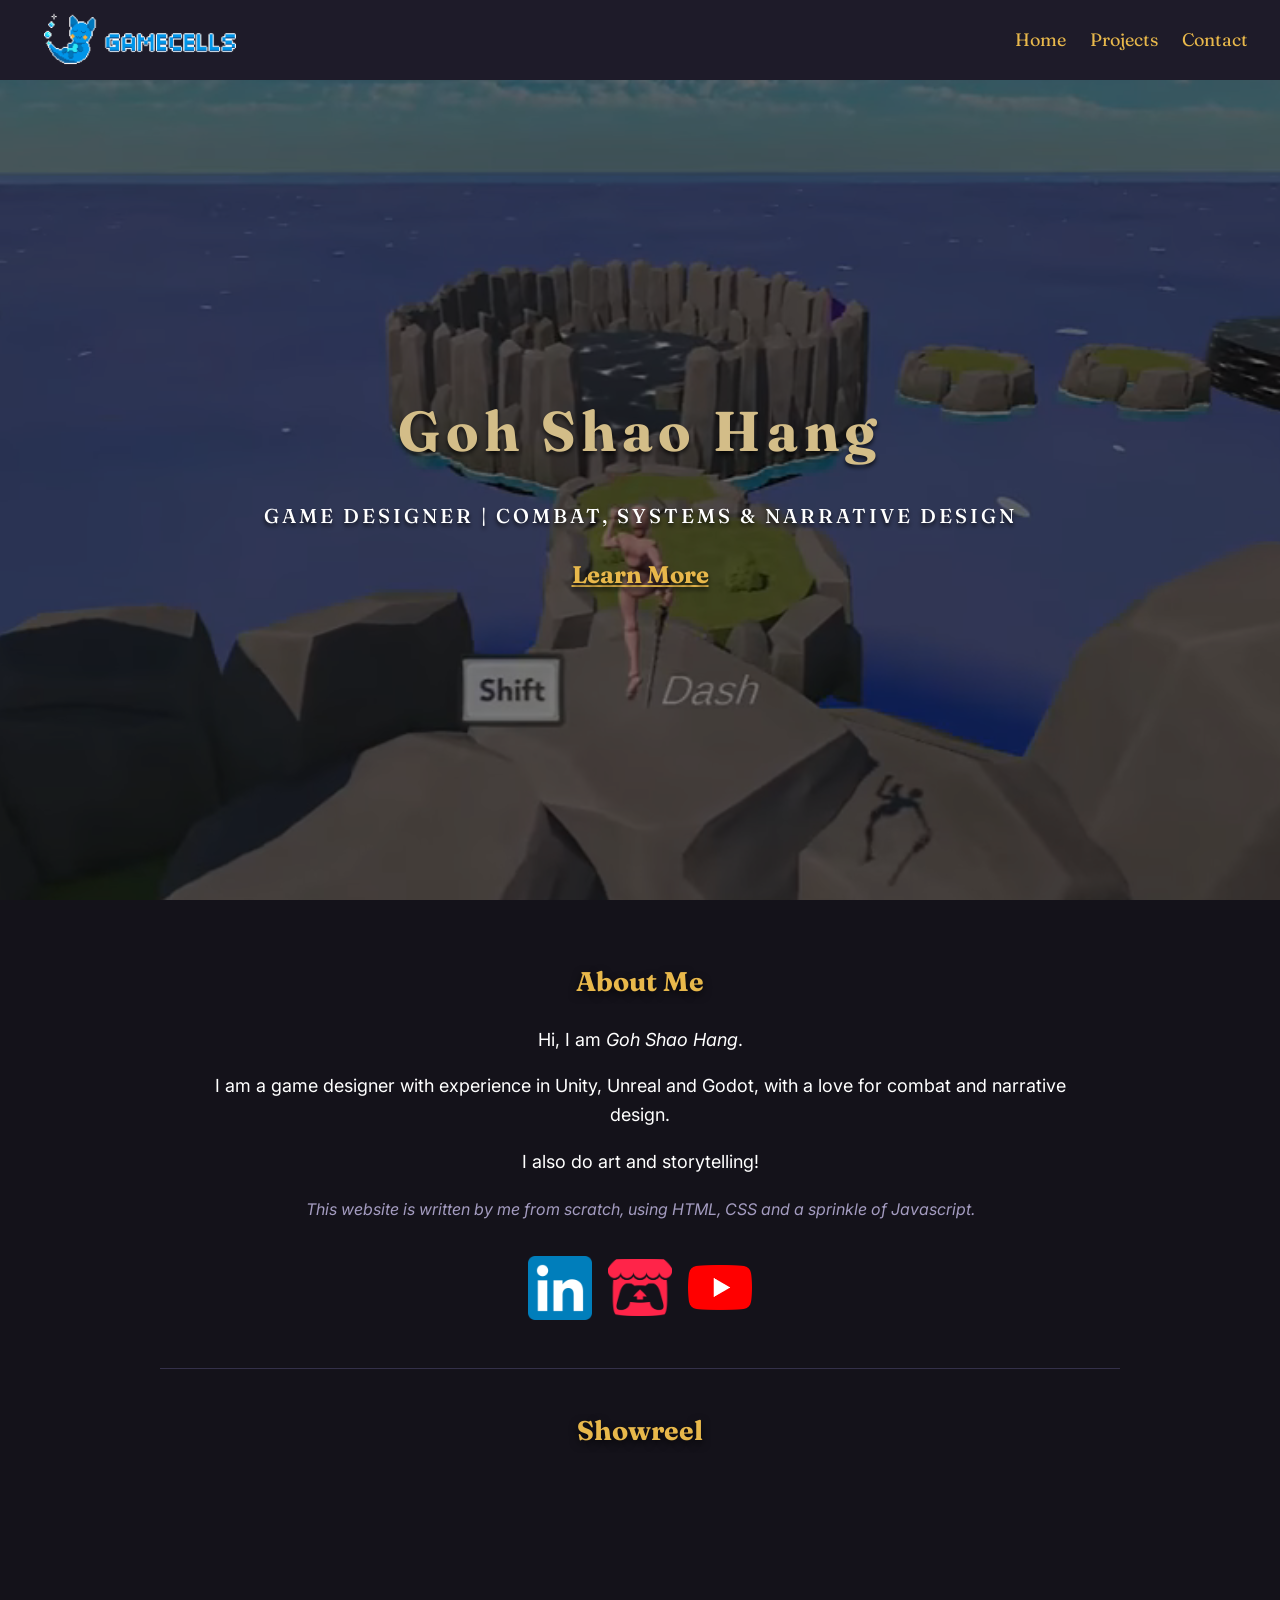
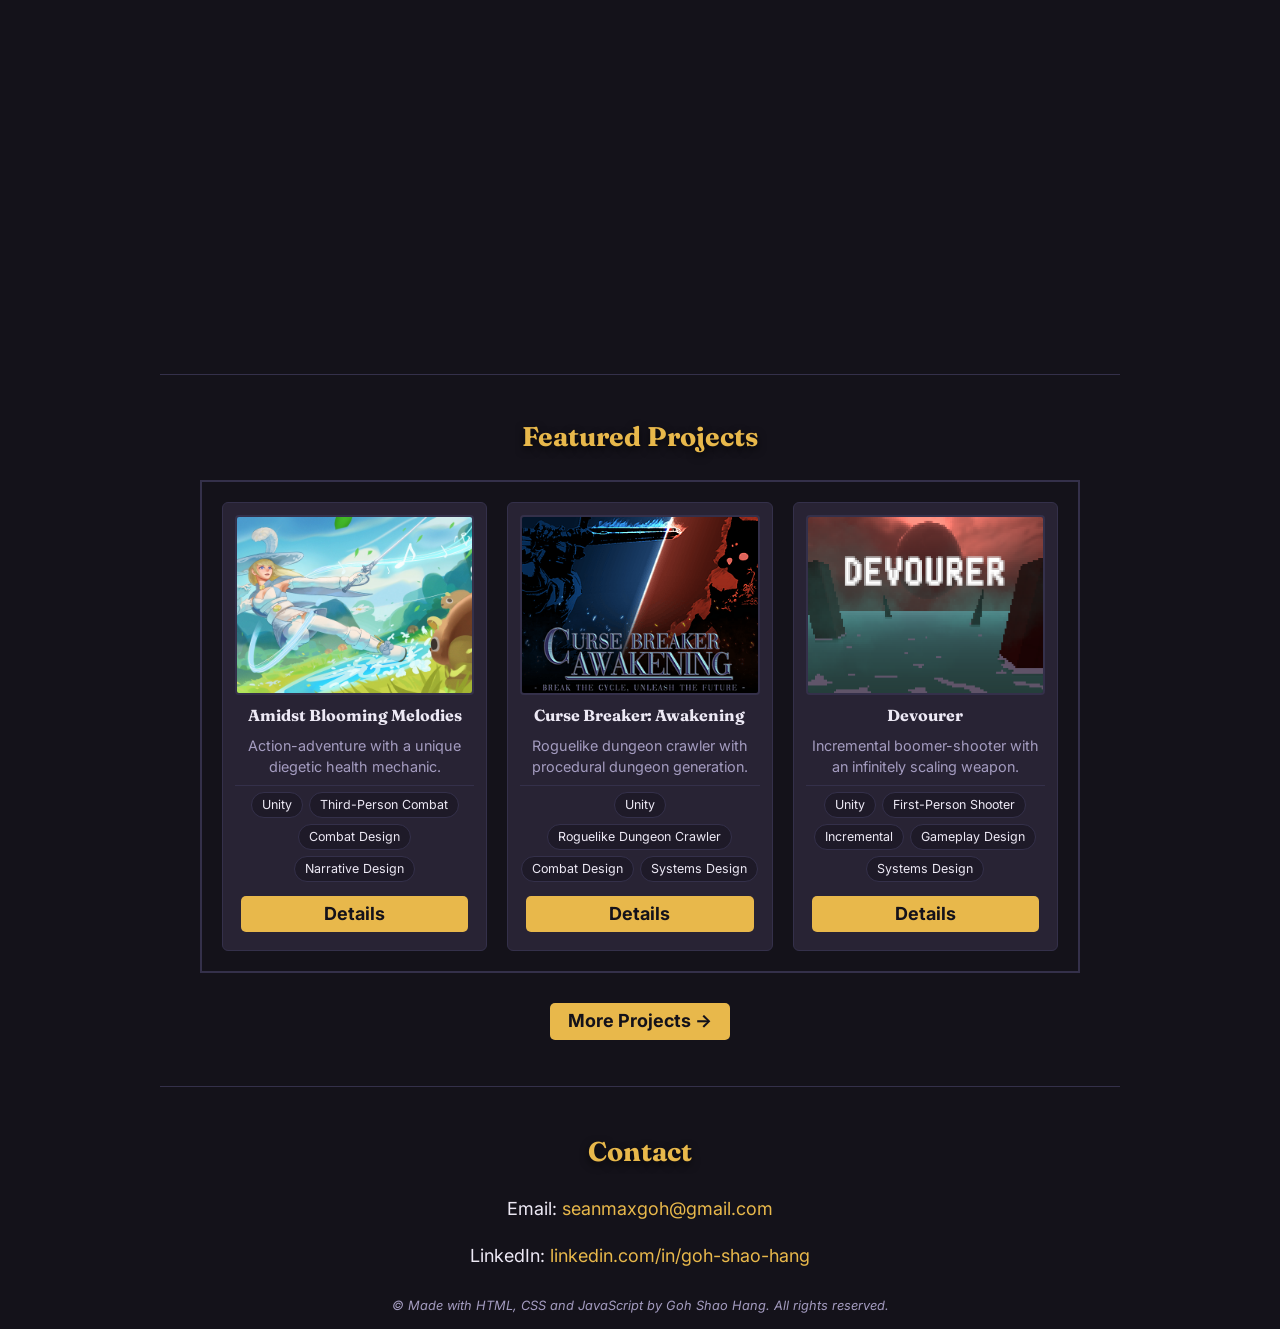
==== index.html @ 84b77ede "more-projects page" ====
<!doctype html>
<html lang="en">
  <head>
    <meta charset="UTF-8" />
    <meta name="viewport" content="width=device-width, initial-scale=1.0" />
    <meta property="og:title" content="Goh Shao Hang | Game Designer" />
    <meta
      property="og:description"
      content="Combat, systems and narrative designer — Unity, C#, and 3D art. Portfolio of boss-fight systems and original narrative work."
    />
    <meta
      property="og:image"
      content="https://goh-shao-hang.github.io/images/og-preview.png"
    />
    <meta property="og:url" content="https://goh-shao-hang.github.io/" />
    <title>Goh Shao Hang | Game Designer</title>
    <link rel="icon" type="image/png" href="favicon.png" />

    <link rel="preconnect" href="https://fonts.googleapis.com" />
    <link rel="preconnect" href="https://fonts.gstatic.com" crossorigin />
    <link
      href="https://fonts.googleapis.com/css2?family=Fraunces:ital,opsz,wght@0,9..144,100..900;1,9..144,100..900&family=Inter:ital,opsz,wght@0,14..32,100..900;1,14..32,100..900&display=swap"
      rel="stylesheet"
    />
    <link rel="stylesheet" href="style.css" />
  </head>
  <body>
    <header>
      <a href="#"
        ><img
          class="logo"
          src="images/GamecellsBannerAnimatedTrimmed.gif"
          alt="Banner Image of Gamecells"
        />
      </a>

      <button class="menu-toggle" aria-label="Toggle menu">☰</button>

      <nav>
        <a href="#">Home</a>
        <a href="#projects">Projects</a>
        <a href="#contact">Contact</a>
      </nav>
    </header>
    <div class="above-fold">
      <div class="hero">
        <video
          class="hero-video"
          poster="images/hero-poster.png"
          autoplay
          muted
          loop
          playsinline
          disablePictureInPicture
        >
          <source src="videos/hero-video.webm" type="video/webm" />
          <source src="videos/hero-video.mp4" type="video/mp4" />
        </video>
        <div class="hero-overlay"></div>
        <div class="hero-text">
          <h1>Goh Shao Hang</h1>
          <p>Game Designer | Combat, Systems & Narrative Design</p>
          <a href="#about">Learn More</a>
        </div>
      </div>
    </div>

    <main>
      <section id="about">
        <h2>About Me</h2>
        <div>
          <p class="about">Hi, I am <em>Goh Shao Hang</em>.</p>
          <p class="about">
            I am a game designer with experience in Unity, Unreal and Godot,
            with a love for combat and narrative design.
          </p>
          <p class="about">I also do art and storytelling!</p>
          <p class="about">
            <span
              style="font-size: 1rem; font-style: italic; color: var(--muted)"
              >This website is written by me from scratch, using HTML, CSS and a
              sprinkle of Javascript.</span
            >
          </p>
        </div>
        <div class="links">
          <a
            href="https://www.linkedin.com/in/goh-shao-hang"
            target="_blank"
            rel="noopener noreferrer"
          >
            <img
              class="link-icon"
              src="images/linkedin-icon.webp"
              alt="Link to LinkedIn Page"
              loading="lazy"
            />
          </a>
          <a
            href="https://gamecells.itch.io/"
            target="_blank"
            rel="noopener noreferrer"
          >
            <img
              class="link-icon"
              src="images/itchio-icon.png"
              alt="Link to Itch.io Page"
              loading="lazy"
            />
          </a>
          <a
            href="https://www.youtube.com/@gamecells"
            target="_blank"
            rel="noopener noreferrer"
          >
            <img
              class="link-icon"
              src="images/youtube-icon.png"
              alt="Link to YouTube Channel"
              loading="lazy"
            />
          </a>
        </div>
      </section>
      <section>
        <h2>Showreel</h2>
        <iframe
          src="https://www.youtube.com/embed/Xxw1NPWMXco?si=EouvXhj8TsORYzJm"
          title="Gamecells Showreel"
          allow="
            accelerometer;
            autoplay;
            clipboard-write;
            encrypted-media;
            gyroscope;
            picture-in-picture;
            web-share;
          "
          referrerpolicy="strict-origin-when-cross-origin"
          allowfullscreen
        ></iframe>
        <!-- <video src="videos/showreel.mp4" controls playsinline></video> -->
      </section>
      <section id="projects">
        <h2>Featured Projects</h2>
        <div class="project-grid">
          <div class="project-card">
            <a href="projects/amidst-blooming-melodies.html">
              <img
                class="thumbnail"
                src="images/amidst-blooming-melodies-thumb.jpg"
                alt="Thumbnail of Amidst Blooming Melodies"
                loading="lazy"
              />
            </a>
            <h3>Amidst Blooming Melodies</h3>
            <p class="card-description">
              Action-adventure with a unique diegetic health mechanic.
            </p>
            <ul class="tag-list">
              <li>Unity</li>
              <li>Third-Person Combat</li>
              <li>Combat Design</li>
              <li>Narrative Design</li>
            </ul>
            <a
              class="btn-details"
              href="projects/amidst-blooming-melodies.html"
            >
              Details
            </a>
          </div>
          <div class="project-card">
            <a href="projects/curse-breaker-awakening.html">
              <img
                class="thumbnail"
                src="images/curse-breaker-awakening-thumb.png"
                alt="Thumbnail of Curse Breaker: Awakening"
                loading="lazy"
              />
            </a>
            <h3>Curse Breaker: Awakening</h3>
            <p class="card-description">
              Roguelike dungeon crawler with procedural dungeon generation.
            </p>
            <ul class="tag-list">
              <li>Unity</li>
              <li>Roguelike Dungeon Crawler</li>
              <li>Combat Design</li>
              <li>Systems Design</li>
            </ul>
            <a class="btn-details" href="projects/curse-breaker-awakening.html">
              Details
            </a>
          </div>
          <div class="project-card">
            <a href="projects/devourer.html">
              <img
                class="thumbnail"
                src="images/devourer-thumb.png"
                alt="Thumbnail of Devourer"
                loading="lazy"
              />
            </a>
            <h3>Devourer</h3>
            <p class="card-description">
              Incremental boomer-shooter with an infinitely scaling weapon.
            </p>
            <ul class="tag-list">
              <li>Unity</li>
              <li>First-Person Shooter</li>
              <li>Incremental</li>
              <li>Gameplay Design</li>
              <li>Systems Design</li>
            </ul>
            <a class="btn-details" href="projects/devourer.html"> Details </a>
          </div>
        </div>
        <div class="link-buttons">
          <a class="btn-link" href="more-projects.html">More Projects &rarr;</a>
        </div>
      </section>
    </main>
    <footer id="contact">
      <h2>Contact</h2>
      <p>
        Email: <a href="mailto:seanmaxgoh@gmail.com">seanmaxgoh@gmail.com</a>
      </p>
      <p>
        LinkedIn:
        <a
          href="https://www.linkedin.com/in/goh-shao-hang"
          target="_blank"
          rel="noopener noreferrer"
          >linkedin.com/in/goh-shao-hang</a
        >
      </p>
      <p id="copyright">
        &copy; Made with HTML, CSS and JavaScript by Goh Shao Hang. All rights
        reserved.
      </p>
    </footer>

    <script src="scripts/hamburger.js"></script>
    <script src="scripts/motion.js"></script>
  </body>
</html>
---- style.css ----
*, *::before, *::after {
  box-sizing: border-box;
}

:root{
    --gold: #e8b84b;
    --bg-dark: #14121a;
    --bg-card: #1e1a28;
    --border-color: #34304a;
    --muted: #a49cc0;
}

html{
    scroll-padding-top: 80px;
}

main {
  max-width: 1000px;
  margin: 0 auto;
  padding: 20px;
}

.breadcrumb{
    text-align: left;
    font-size: 0.9rem;
}

.breadcrumb a{
    color: var(--muted);
    padding: 8px 0px;
}

.breadcrumb a:hover{
    color: var(--gold);
}

.menu-toggle {
  display: none;
  background: none;
  color: var(--gold);
  font-size: 1.8rem;
  cursor: pointer;
}

nav {
    display: flex;
    gap: 24px;
    justify-content: flex-end;
    align-items: center;
}

nav a{
    font-family: "Fraunces", Arial, Helvetica, sans-serif;
}

header{
    position: sticky;
    top: 0;
    z-index: 100;
    background-color: #1e1b29;
    display: flex;
    align-items: center;
    justify-content: space-between;
    padding: 0px 32px;
    flex-shrink: 0;
}

.logo{  
    height: 80px;
    padding: 12px;
    width: auto;
    display: block;
}

.above-fold{
    display: flex;
    flex-direction: column;
    height: calc(100vh - 80px);
    height: calc(100dvh - 80px);
    /*
    height: 100vh;
    height: 100dvh; /* mobile-safe override, from before 
    */
}

.hero{
    flex: 1;
    min-height: 0;
    position: relative;
    height: auto;
    overflow: hidden;
}

.hero-video{
    position: absolute;
    inset: 0; /* shorthand for top:0; right:0; bottom:0; left:0; */
    width: 100%;
    height: 100%;
    object-fit: cover;
    z-index: 0; /* so video shows behind text */
}

.hero-overlay{
    position: absolute;
    inset: 0; /* shorthand for top:0; right:0; bottom:0; left:0; */
    width: 100%;
    height: 100%;
    background: rgba(0, 0, 0, 0.5);
    z-index: 1;
}


.thumbnail{
    width: 100%;
    aspect-ratio: 4/3;
    object-fit: cover;
    display: block;
    border-radius: 4px;
    border: 2px solid #34304a;
}

.hero-text{
    font-weight: bold;
    position: absolute;
    inset: 0;
    z-index: 2;
    display: flex;
    flex-direction: column;
    justify-content: center;
    align-items: center;
    color: white;
    gap: 24px;
}

.hero-text h1{
    font-family: "Fraunces", serif;
    font-size: 3.5rem;
    font-weight: 700;
    letter-spacing: 0.1em;
}

.hero-text p{
    font-family: "Fraunces", serif;
  font-weight: 500;
  letter-spacing: 0.15em;
  text-transform: uppercase;
  font-size: 1.25rem;
}

.hero-text a{
    font-family: "Fraunces", Arial, Helvetica, sans-serif;
    font-size: 1.5rem;
    text-decoration: underline;
}

.hero-text h1, .hero-text p, .hero-text a{
    margin: 0;
    text-shadow: 0 3px 4px rgba(0,0,0,0.7);
}


.project-grid {
    display: grid;
    grid-template-columns: repeat(3, 1fr);
    gap: 20px;
    background-color: var(--bg-dark);
    padding: 20px;
    border: 2px solid var(--border-color);
    justify-content: center;
}

.project-grid + .link-buttons{
    margin-top: 24px;
}

.project-card {
    background-color: #282334;
    border: 1px solid var(--border-color);
    border-radius: 6px;
    padding: 12px;
    display: flex;
    flex-direction: column;
    gap: 8px;
    transition: transform 0.3s ease;
}

.project-card:hover{
    transform: translateY(-3px);
}

.project-card h3{
    font-size: 1rem;
    margin: 0px;
}

.project-card p{
    color: var(--muted);
}

.card-description{
    flex-grow: 1;
    margin: 0;
    font-size: 0.9rem;
    line-height: 1.4;
}

.project-list {
    display: flex;
    flex-direction: column;
    gap: 16px;
}

.project-row{
    display: flex;
    align-items: center;
    gap: 24px;
    background-color: #282334;
    border: 1px solid var(--border-color);
    border-radius: 6px;
    padding: 12px;
    --thumb-w: 240px;
    --thumb-h: 240px;
}

.project-row.tall
{
    --thumb-h: 360px;
}

.project-row > a{
    flex: 0 0 var(--thumb-w);
}

.row-thumb{
    display: block;
    width: 100%;
    max-height: var(--thumb-h);
    object-fit: contain;
    border-radius: 4px;
}

.row-text{
    flex: 1;
    text-align: left;
}

.row-text h3{
    margin: 0 0 4px;
}

.row-meta{
    margin: 0 0 8px;
    font-size: 0.85rem;
    color: var(--muted);
}

.row-description{
    margin: 0 0 12px;
}

.row-text .tag-list{
    justify-content: flex-start;
    border-top: none;
    padding-top: 0;
    height: auto;
}

.row-text .btn-link{
    margin: 12px 0 0;
}

.btn-details, .btn-link{
    display: inline-block;
    background-color: var(--gold);
    color: #14121a;
    font-weight: bold;
    padding: 4px 18px;
    margin: 6px;
    border-radius: 5px;
    transition: background-color 0.3s ease;
    /*transition: transform 0.15s ease, background-color 0.15s ease;*/
}

.link-buttons{
    display: flex;
    justify-content: center;
    flex-wrap: wrap;
}

.btn-details:hover, .btn-link:hover{
    background-color: #f2c766;
    text-decoration: none;
    /*transform: translateY(-3px);*/
}

.project-detail-box {
    width: 100%;
    flex: 1;
    background-color: var(--bg-card);
    border: 1px solid var(--border-color);
    border-radius: 6px;
    padding: 12px;
    display: flex;
    flex-direction: column;
    justify-content: flex-start ;
}

.project-detail-box ul, .tag-list {
    list-style: none;
    margin: 0;
    padding: 0;
    display: flex;
    flex-wrap: wrap;
    justify-content: center;
    align-items: start;
    gap: 10px;
}

.project-detail-box ul{
    margin-top: 12px;
}


.project-detail-box li, .tag-list li {
    background-color: var(--bg-card);
    border: 1px solid var(--border-color);
    padding: 6px 16px;
    border-radius: 20px;
    font-size: 0.9rem;
    transition: transform 0.15s ease;
}

.project-detail-box li:hover, .tag-list li:hover{
    transform: scale(1.05);
}

.tag-list{
    gap: 6px;
    border-top: 1px solid var(--border-color);
    padding-top: 6px;
    height: 100%;
    display:flex;
    align-content: start;
}

.tag-list li{
    padding: 2px 10px;
    font-size: 0.78rem;
}

.project-header{
    border-bottom: 1px solid var(--border-color);
    padding-bottom: 24px;
}

.project-title {
    margin: 0;
}

.project-description {
    text-align: left;
}

.project-detail-box h3 {
    margin: 0;
}

.tools-and-roles{
    display: flex;
    flex-direction: row;
    gap: 4px;
    justify-content: space-between;
}


img{
    max-width: 100%;
    height: auto;
}

iframe{
    width : 100%;
    max-width: 800px;
    aspect-ratio: 16/9;
    height: auto;
    border: 0;
}

video{
    max-width: 100%;
    height: auto;
}



body {
    margin: 0;
  background-color: #14121a;
  color: #ede9f5;

  font-family: "Inter", Arial, Helvetica, sans-serif;
  line-height: 1.6;
  font-size: 18px;
  text-align: center;
}

section{
    padding: 40px;
    border-bottom: 1px solid #34304a;
}

section h2{
    margin-top: 0;
}

h1, h2, h3{
    font-family: "Fraunces", serif;
}

body h2{
    text-shadow: 0 3px 8px rgba(0,0,0,0.7);
}

h1{
    color:#d3bd88;
}

h2 {
  color: var(--gold);
}

.about {
  color: white;
}

/*#about{
    color:blueviolet;
}*/

.links{
    margin-top: 32px;
    width: 100%;
    display: flex;
    flex-direction: row;
    justify-content: center;
    align-items:center;
    gap:16px;
}

.link-icon{
    width: 64px;
    height: 64px;
    object-fit: contain;
    transition: transform 0.15s ease;
}

.link-icon:hover{
    transform: translateY(-3px);
}

#copyright{
    color: var(--muted);
    font-size: 0.8rem;
    margin-top: 25px;
    font-style: italic;
}

a {
    color: var(--gold);
    text-decoration: none; /*removes underline*/ 
    display: inline-block;
}



a:hover {
    text-decoration: underline; /*adds underline on hover*/
}

.pairs{
    display: flex;
    flex-direction: column;
    gap: 48px;
}

.pair{
    display: flex;
    align-items: center;
    gap: 36px;
}

.pair:nth-child(even){
    flex-direction: row-reverse;
}

.pair-media{
    flex: 0 0 45%;
    min-width: 0;
    display: flex;
    flex-direction: column;
    gap: 12px;
}

.pair-media iframe.vertical{
    aspect-ratio: 9/16;
    max-width: 360px;
    align-self: center;
}

figure{
    margin: 0;
}

figcaption{
    margin-top: 6px;
    font-size: 0.85rem;
    color: var(--muted);
    text-align: left;
}

.pair-media img, .pair-media video{
    display: block;
    width: 100%;
    border: 1px solid var(--border-color);
    border-radius: 6px;
}

.pair-text{
    flex: 1;
    text-align: left;
}

.pair-text h3{ margin: 0 0 8px; }

.pair-text h4{ 
    margin: 8px 0 2px;
}

.pair-text ul li{
    margin-bottom: 12px;
}

.pair-text p { margin: 0; }

.pair-text p + p{
    margin-top: 12px;
}

.pair-text ul{
    margin: 0;
    padding-left: 20px;
}

.pair-text li {
    margin-bottom: 6px;
}

.gallery {
    display: grid;
    grid-template-columns: repeat(3, 1fr);
    gap: 16px;
    margin-top: 32px;
}

.gallery + .note{
    text-align: left;
}

.note a{
    color : var(--muted);
    text-decoration: underline;
}

.note a:hover{
    color: var(--gold);
}

.gallery a{
    display: block;
}

.gallery img{
    display: block;
    width: 100%;
    border: 1px solid var(--border-color);
    border-radius: 6px;
}

.note{
    margin-top: 16px;
    font-size: 0.85rem;
    color: var(--muted);
}

.highlight{
    color: var(--gold)
}


@media (max-width: 800px)
{
    .project-grid {
        grid-template-columns: 1fr;
    }

    .tools-and-roles{
        flex-direction: column;
    }

    .pair, .pair:nth-child(even) { /*need to specify the even pairs too since the one above has high specificity, preventing following to apply*/
        flex-direction: column;
        align-items: stretch; /*cancels the 45% since it would mean height in column flex*/
        gap: 16px;
    }

    .pair-media{
        flex: none;
    }

    .project-card{
        width: 100%;
        max-width: 420px;
        justify-self: center;
    }

    .project-row{
        flex-direction: column;
        align-items: stretch;
    }

    .project-row > a{
        flex: none;
    }

    .project-row {
        --thumb-h: 380px;
    }

    .project-row.tall {
        --thumb-h: 500px;
    }

    .gallery{
        grid-template-columns: 1fr;
    }
}

@media (max-width: 500px) {
    main {
        padding: 0;
    }

    .project-header{
        padding-inline: 16px;
    }

    section{
        padding: 32px 16px;
    }

    header {
        flex-wrap: wrap;
        justify-content: center;
        padding: 0px 0px;
        column-gap: 12px;
    }

    .above-fold{
        display: flex;
        flex-direction: column;
        height: calc(100vh - 60px);
        height: calc(100dvh - 60px);
    }

    .logo {
        height: 60px;
        padding: 5px;
        display: block;
    }

    .menu-toggle{
        display: block;
    }

    nav {
        display: flex;
        width: 100%;
        justify-content: center;
        align-items: center;
        gap: 16px;
        max-height: 0;
        overflow: hidden;
        transition: max-height 0.3s ease;
        background-color: var(--bg-dark);
    }

    nav.open{
        max-height: 28.8px;
    }

    .hero-text h1{
        font-size: 2rem;
    }

    .hero-text p{
        font-size: 1.25rem;
    }

    .project-grid{
        padding: 12px;
    }
}
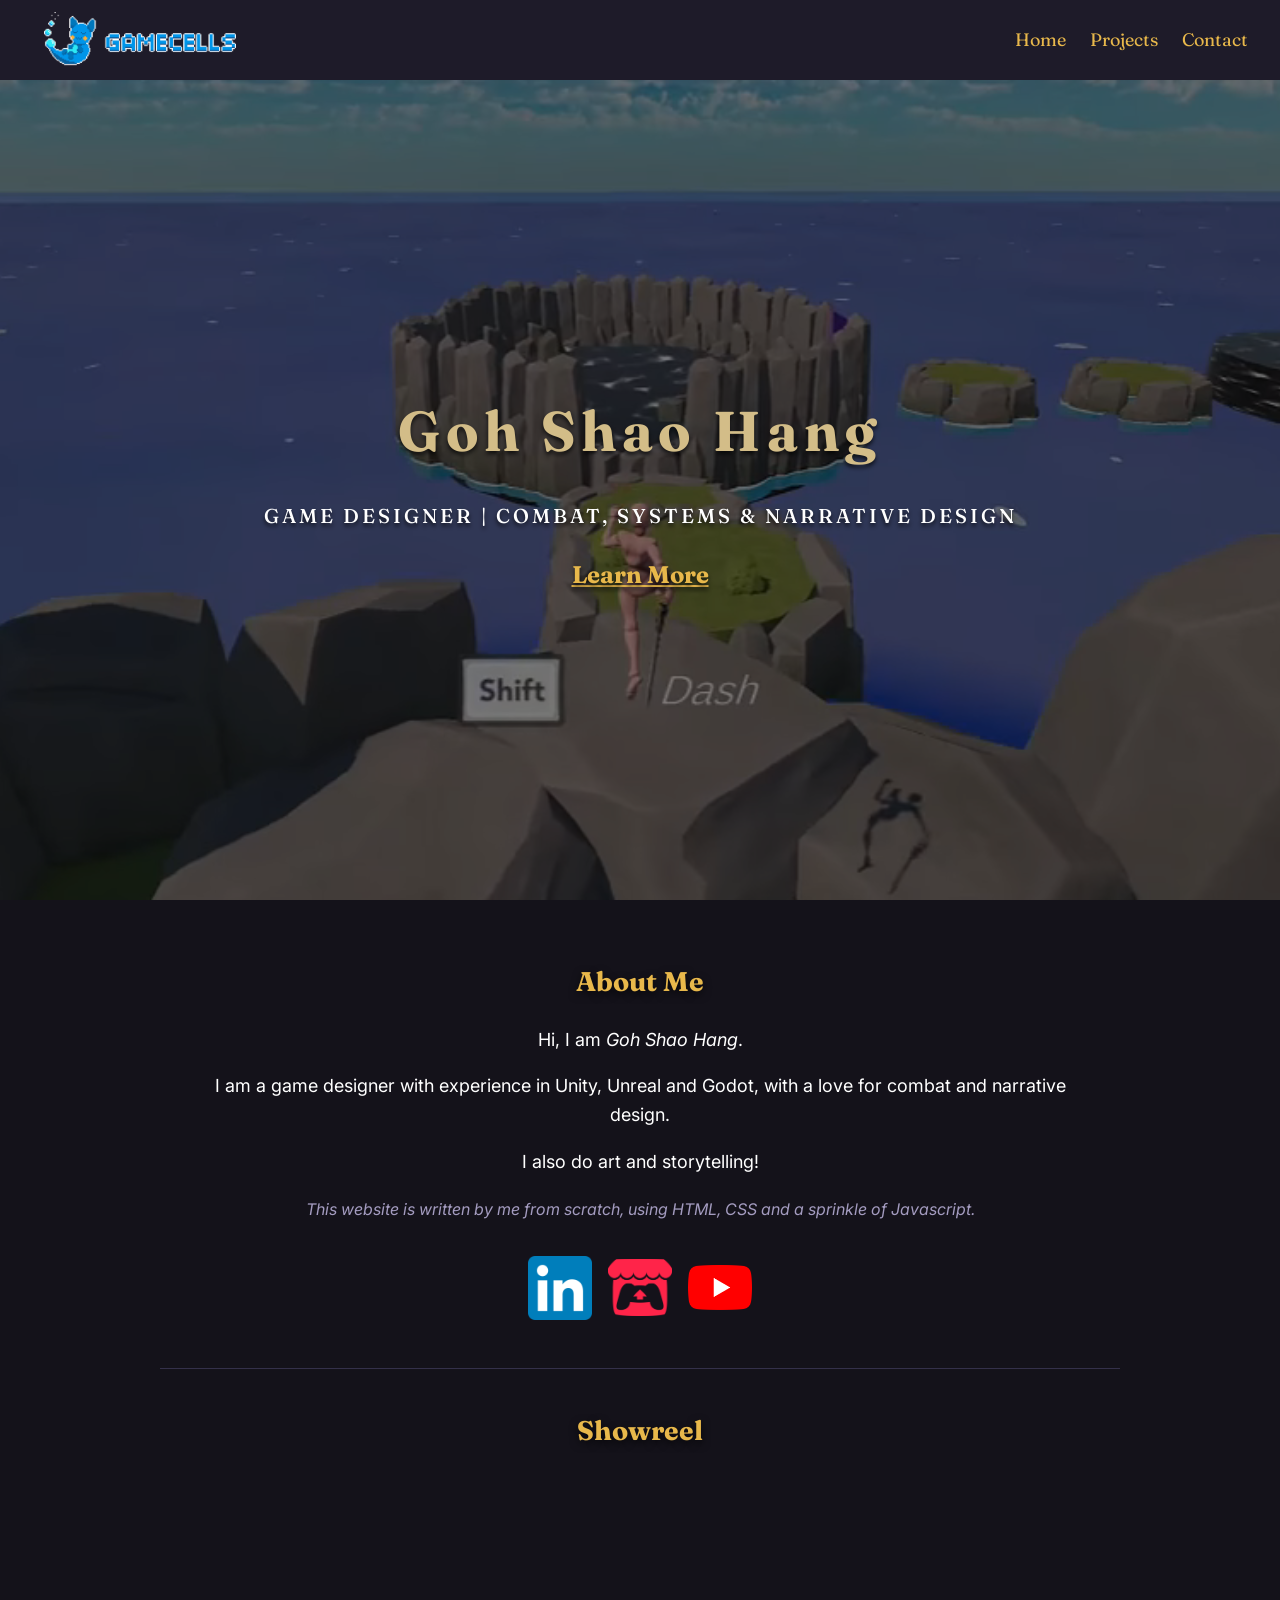
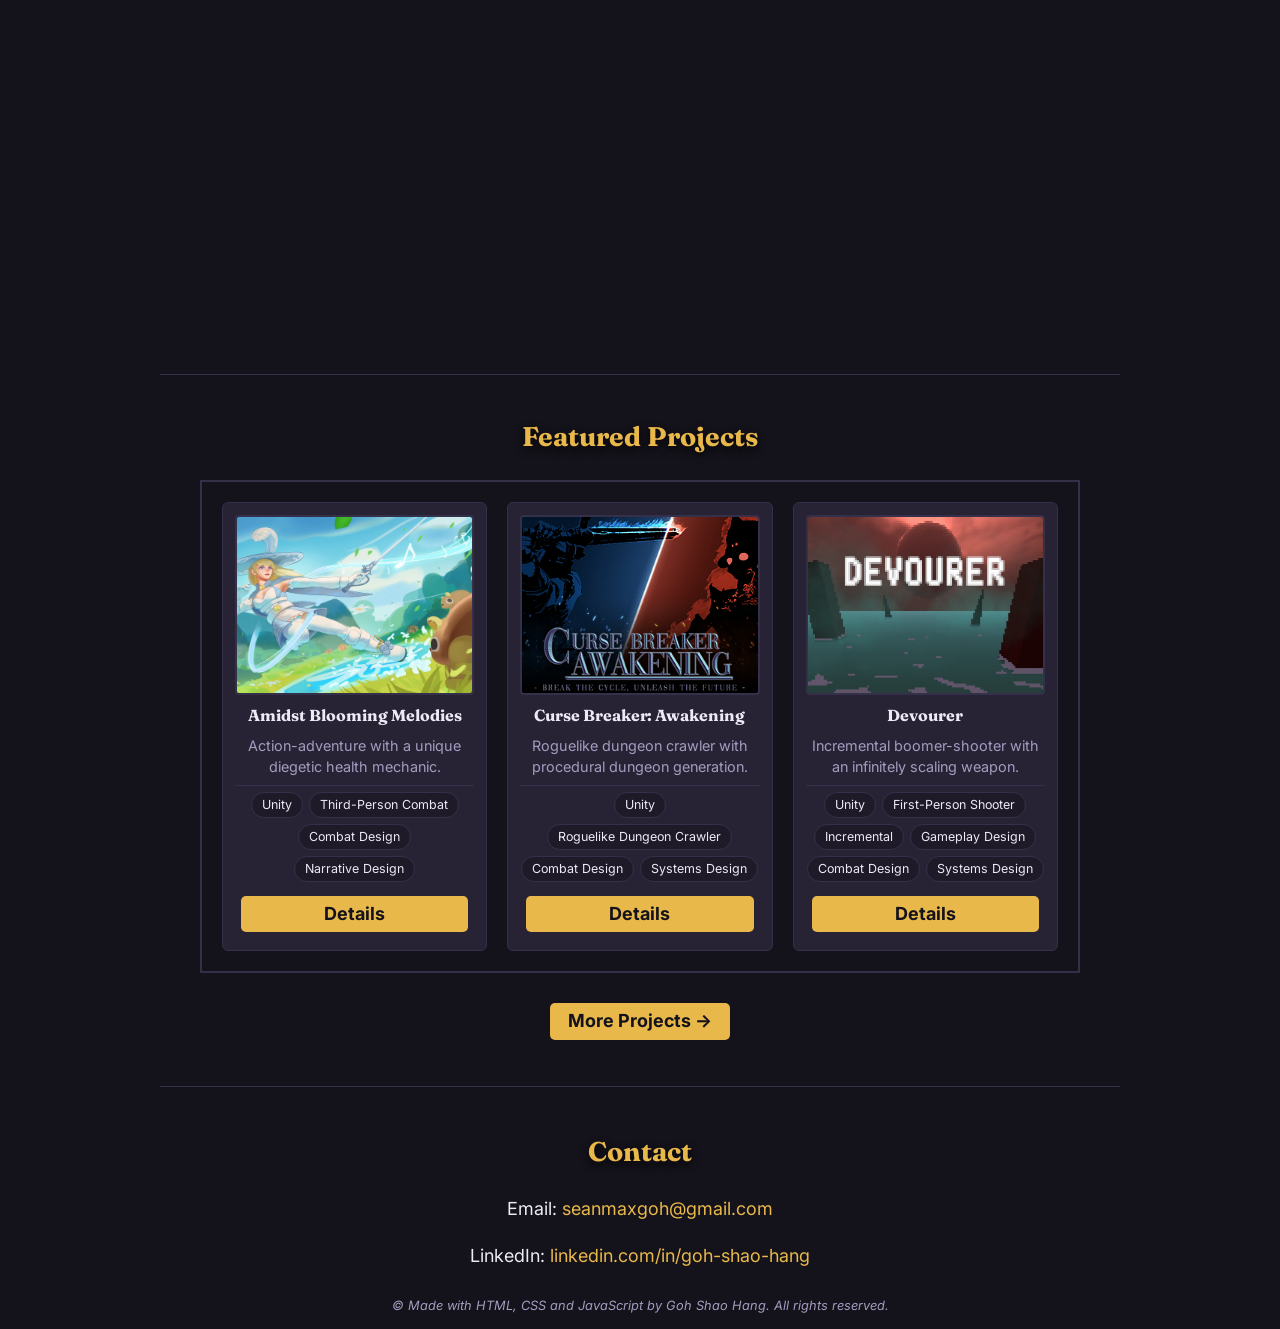
==== commit 928314c6: "polish" ====
--- a/index.html
+++ b/index.html
@@ -211,6 +211,7 @@
               <li>First-Person Shooter</li>
               <li>Incremental</li>
               <li>Gameplay Design</li>
+              <li>Combat Design</li>
               <li>Systems Design</li>
             </ul>
             <a class="btn-details" href="projects/devourer.html"> Details </a>
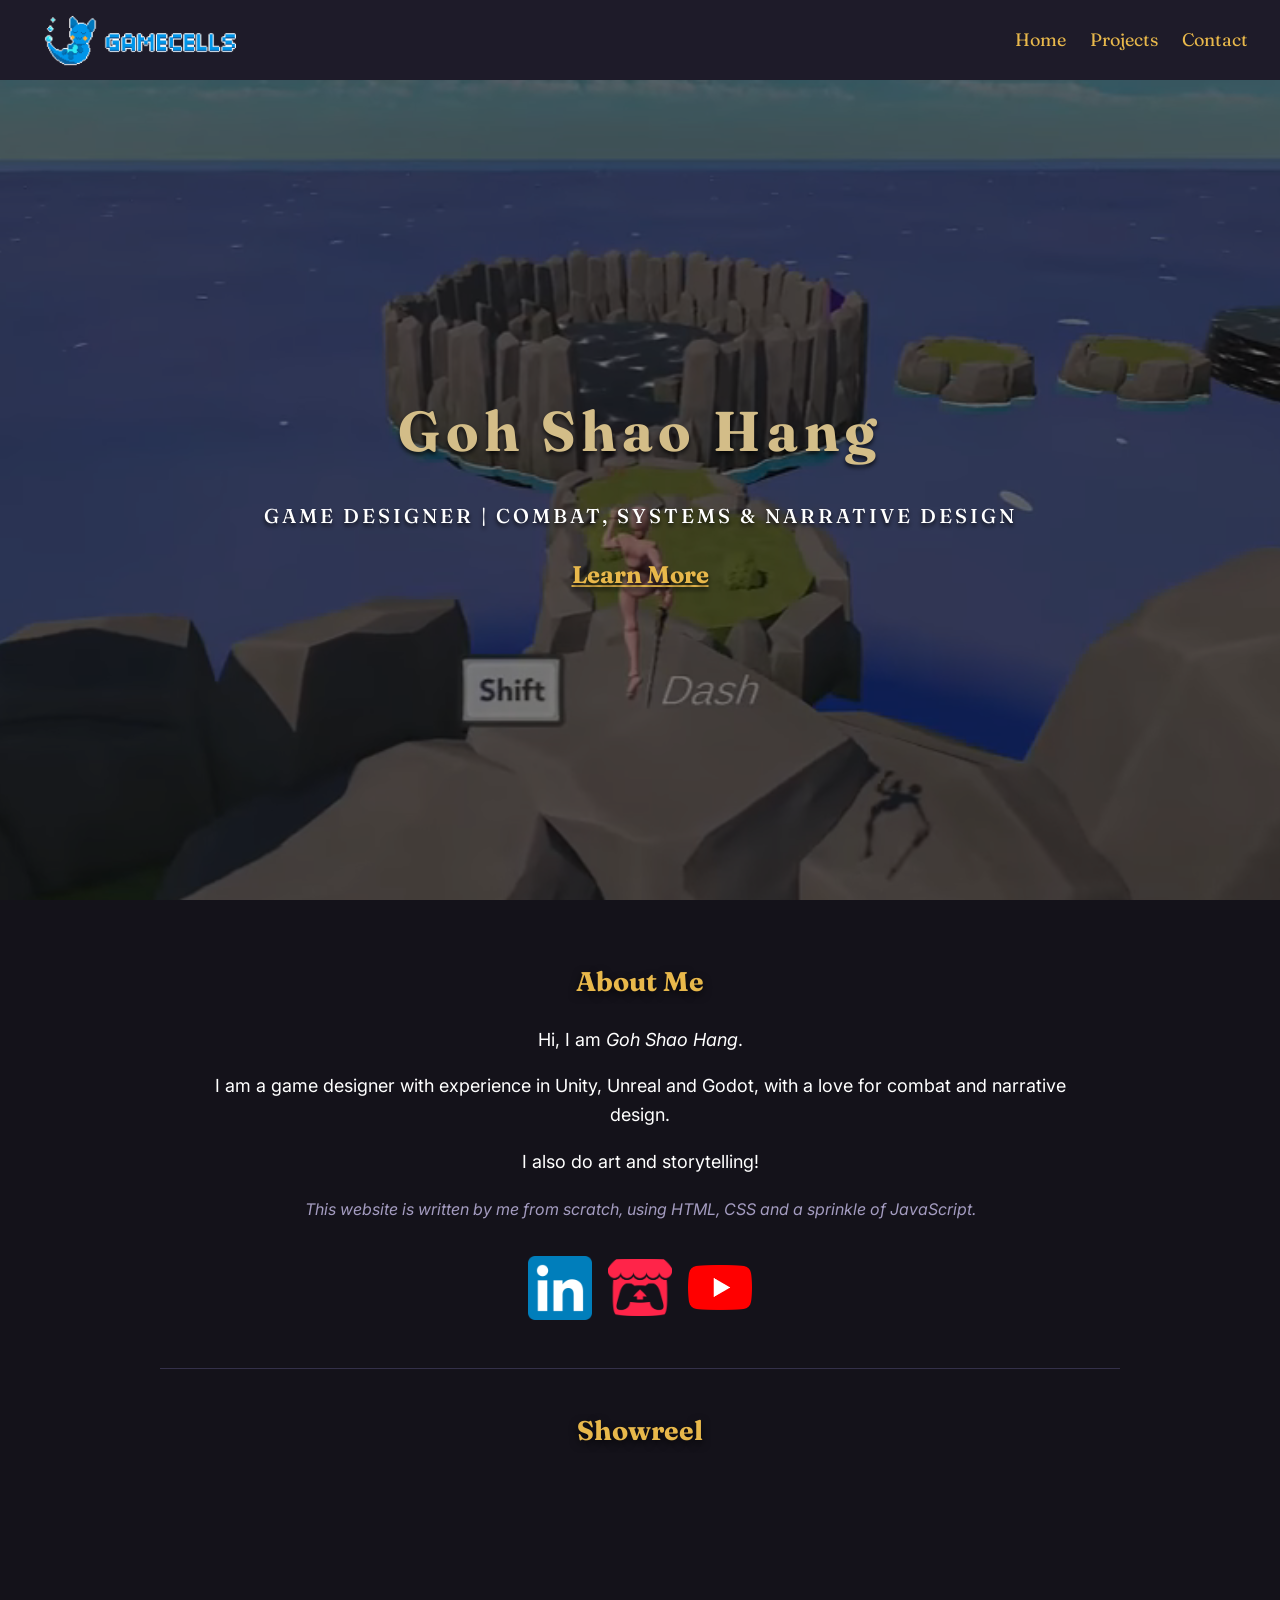
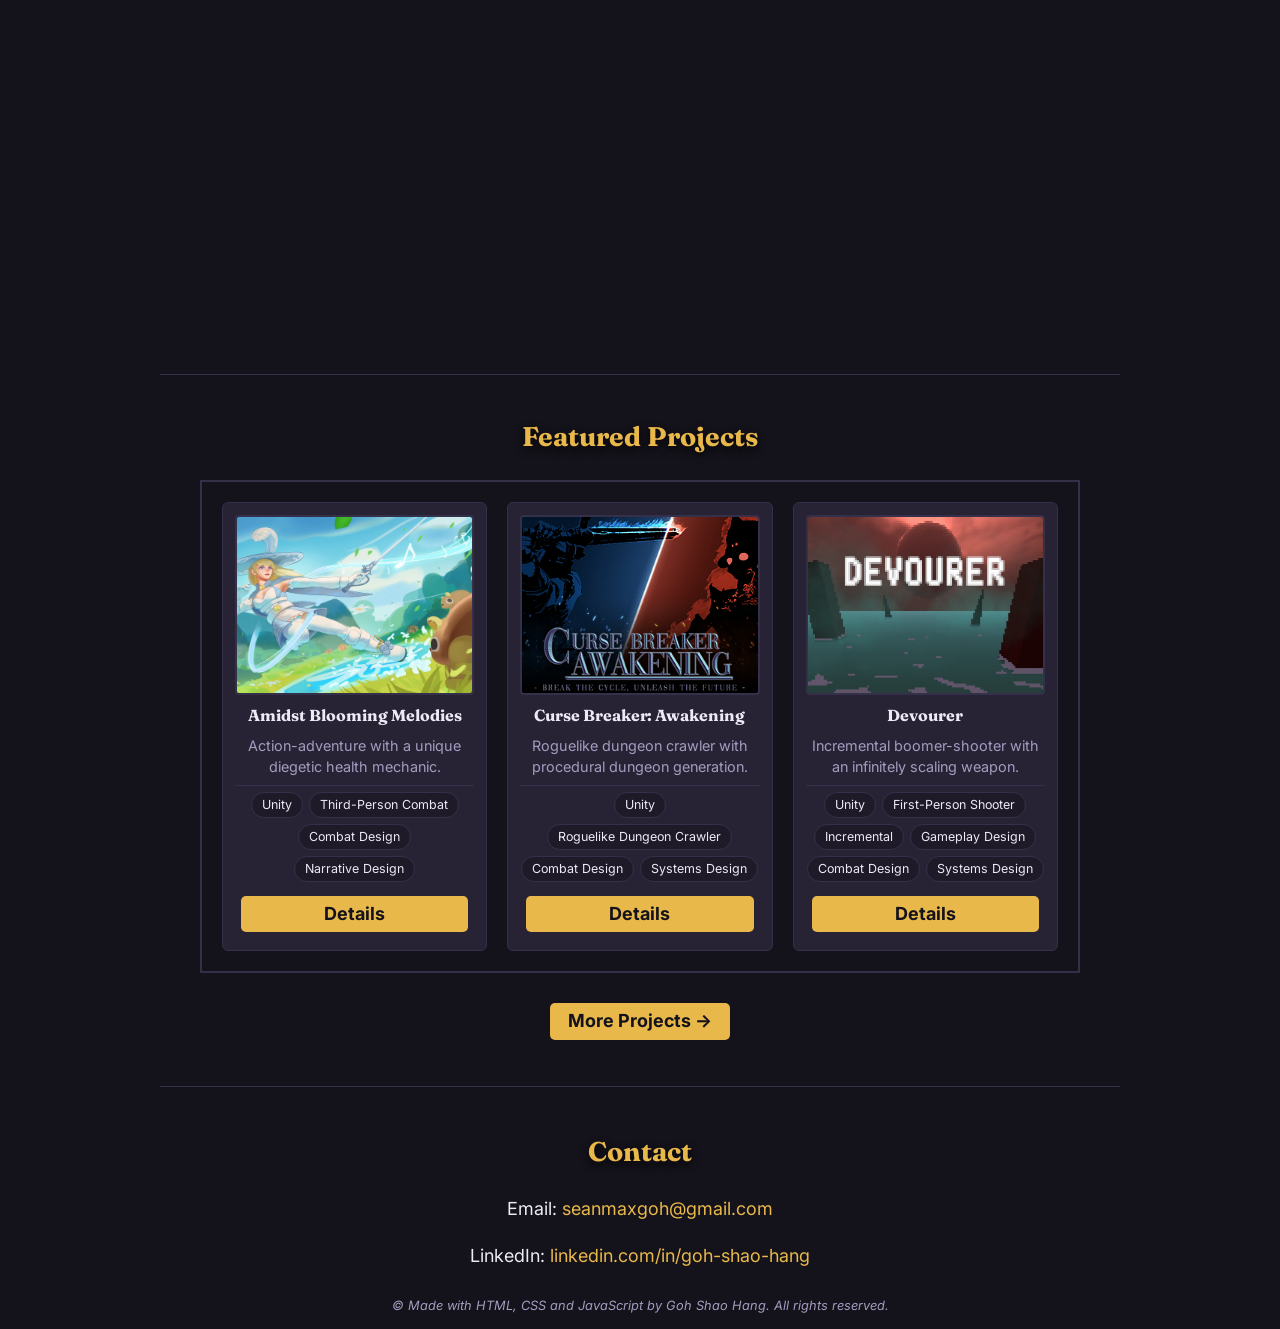
==== commit 82abd8bf: "cleanup" ====
--- a/index.html
+++ b/index.html
@@ -79,7 +79,7 @@
             <span
               style="font-size: 1rem; font-style: italic; color: var(--muted)"
               >This website is written by me from scratch, using HTML, CSS and a
-              sprinkle of Javascript.</span
+              sprinkle of JavaScript.</span
             >
           </p>
         </div>
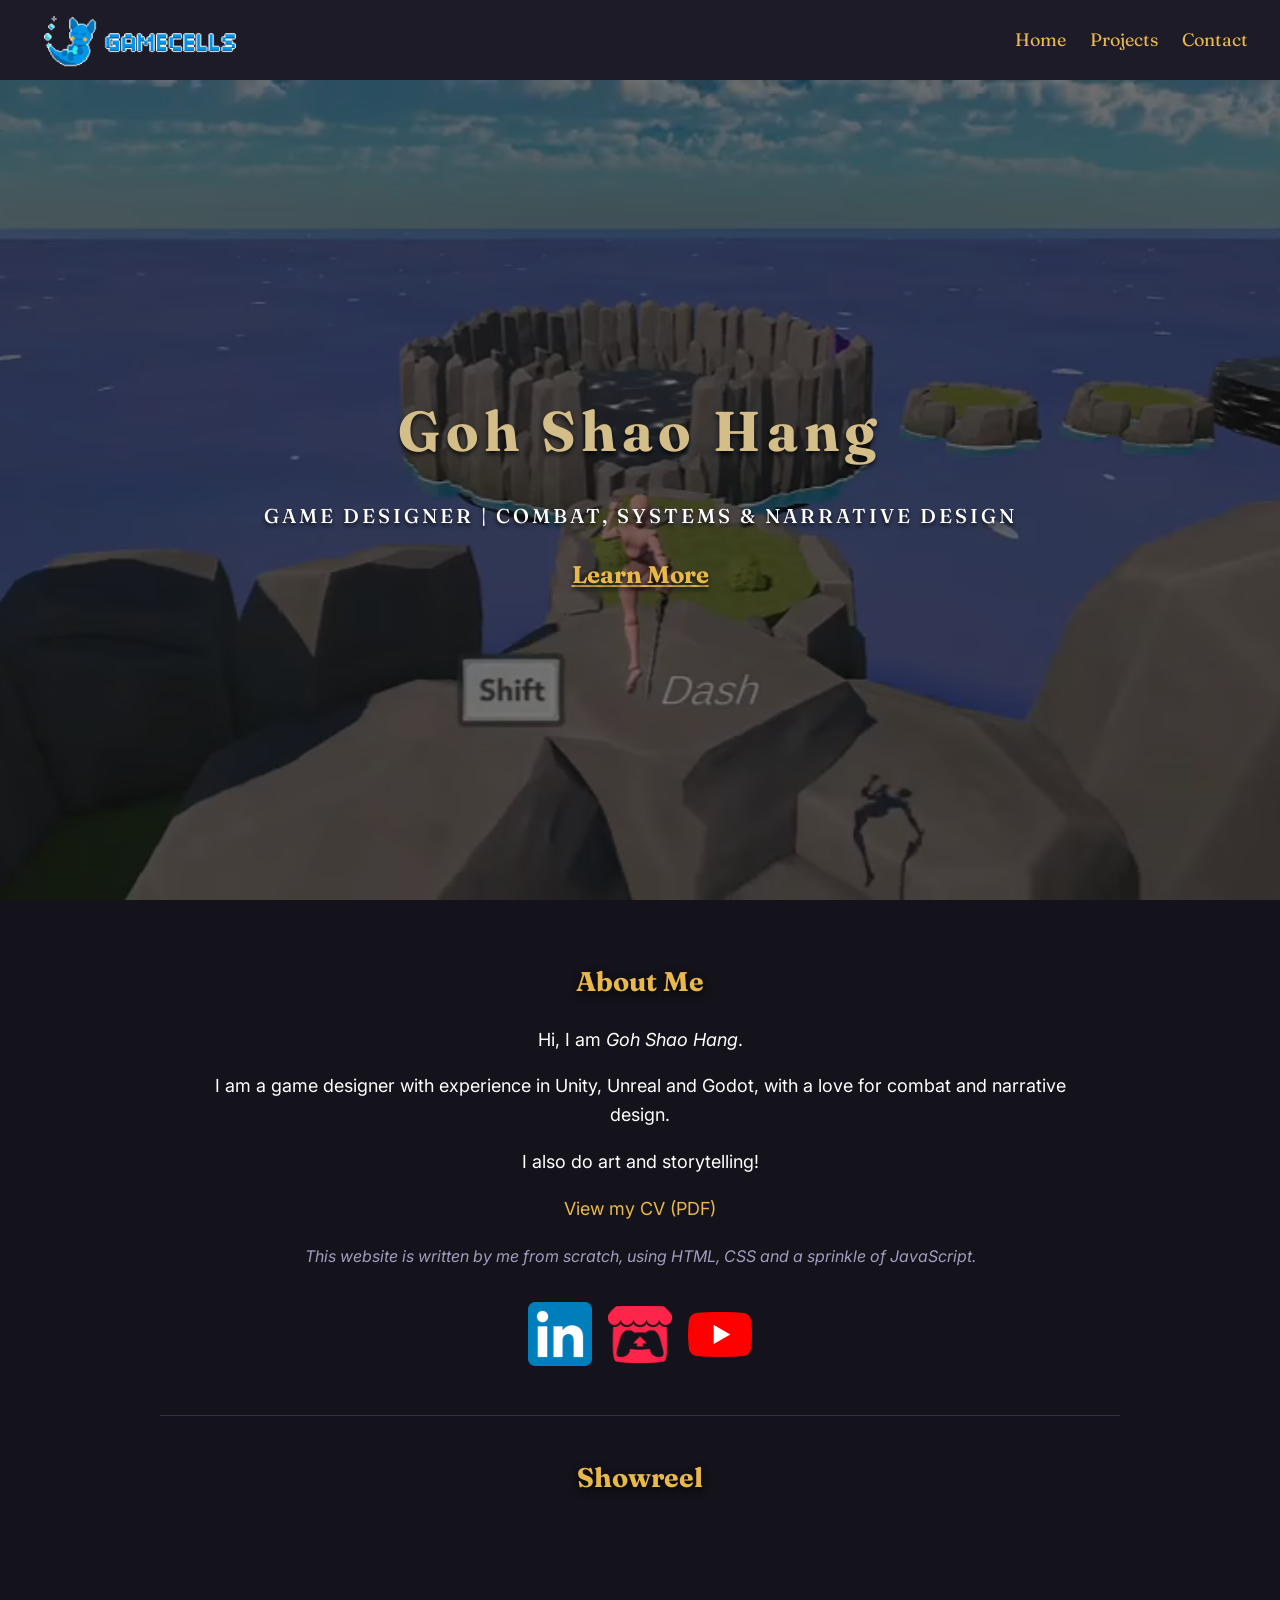
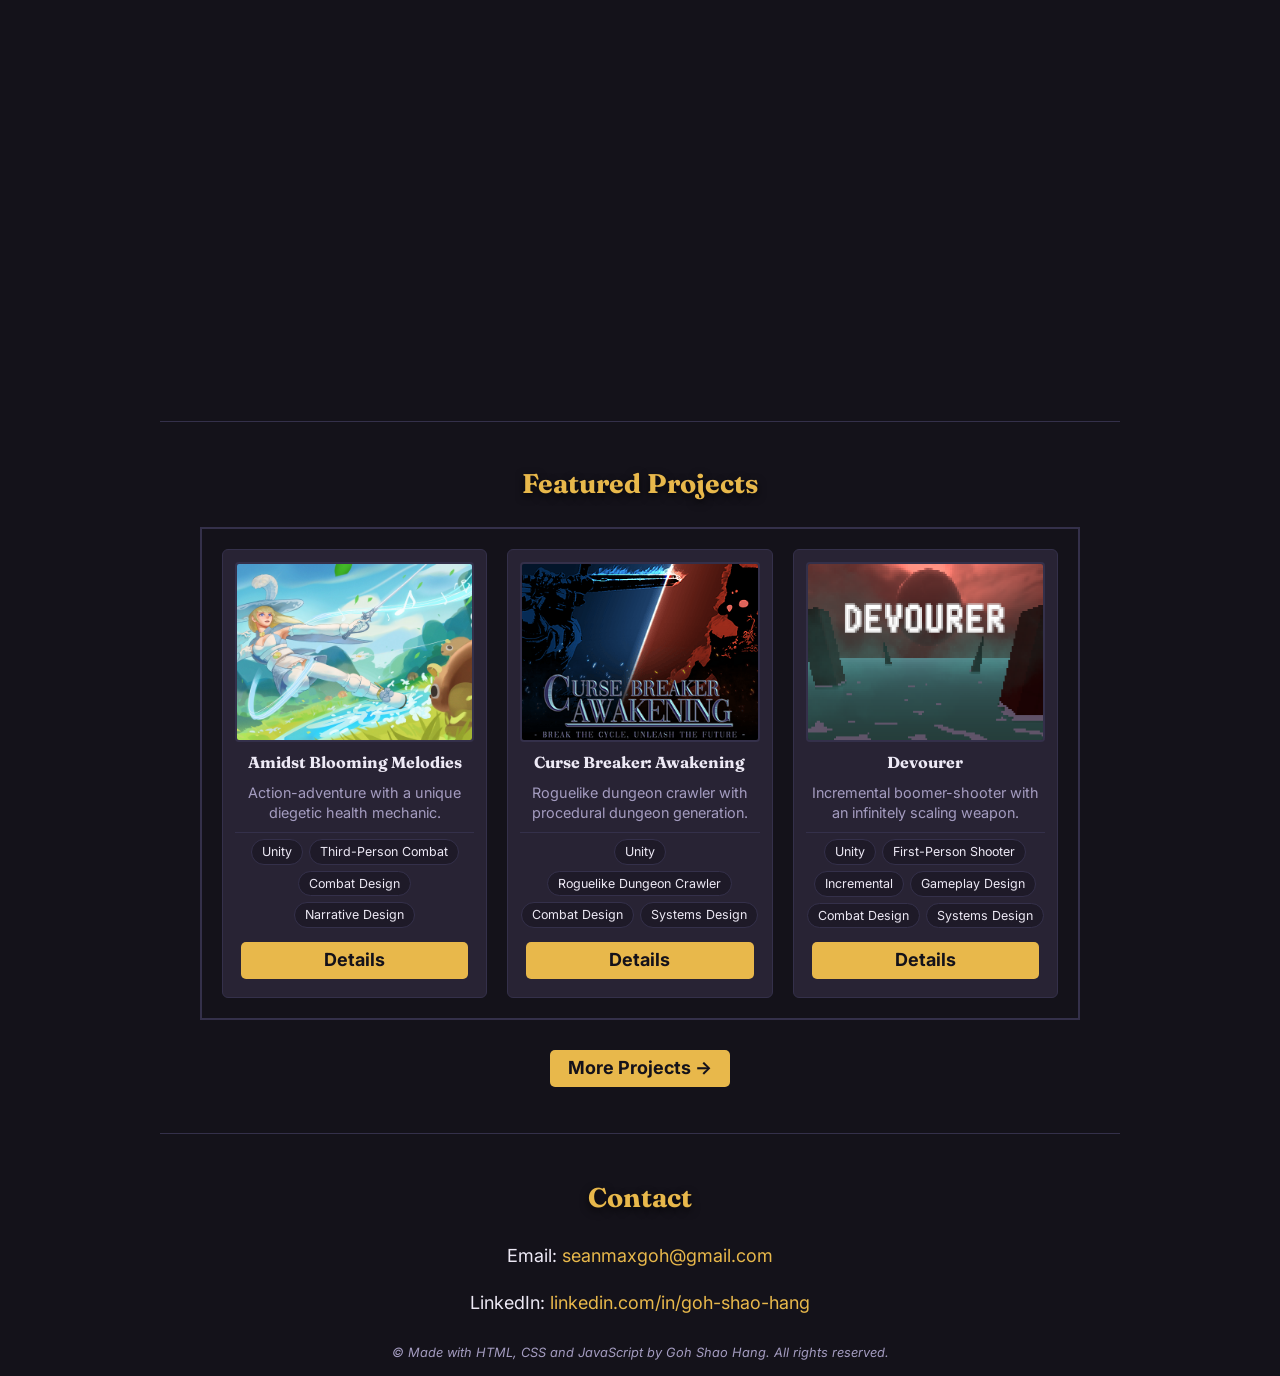
==== commit 893ae005: "added cv link" ====
--- a/index.html
+++ b/index.html
@@ -75,6 +75,9 @@
             with a love for combat and narrative design.
           </p>
           <p class="about">I also do art and storytelling!</p>
+          <a href="documents/cv-goh-shao-hang.pdf" target="_blank"
+            >View my CV (PDF)</a
+          >
           <p class="about">
             <span
               style="font-size: 1rem; font-style: italic; color: var(--muted)"
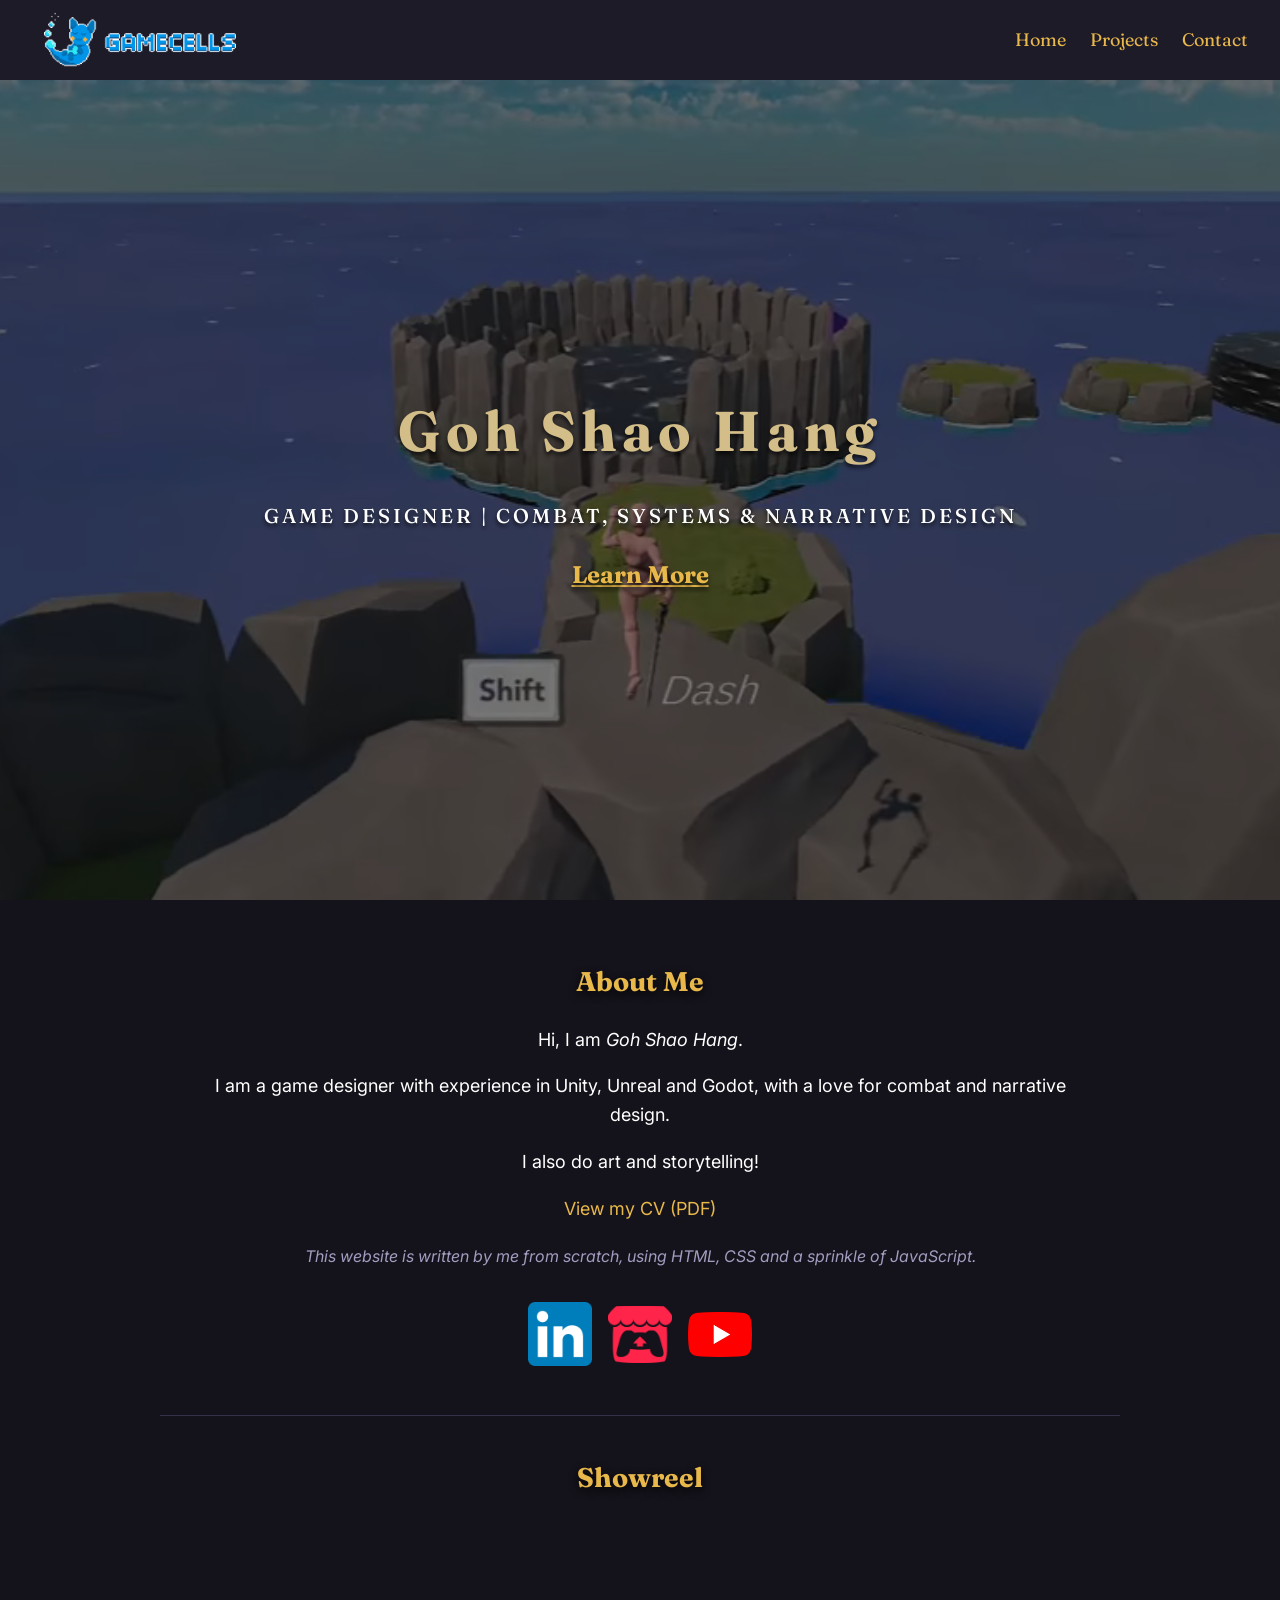
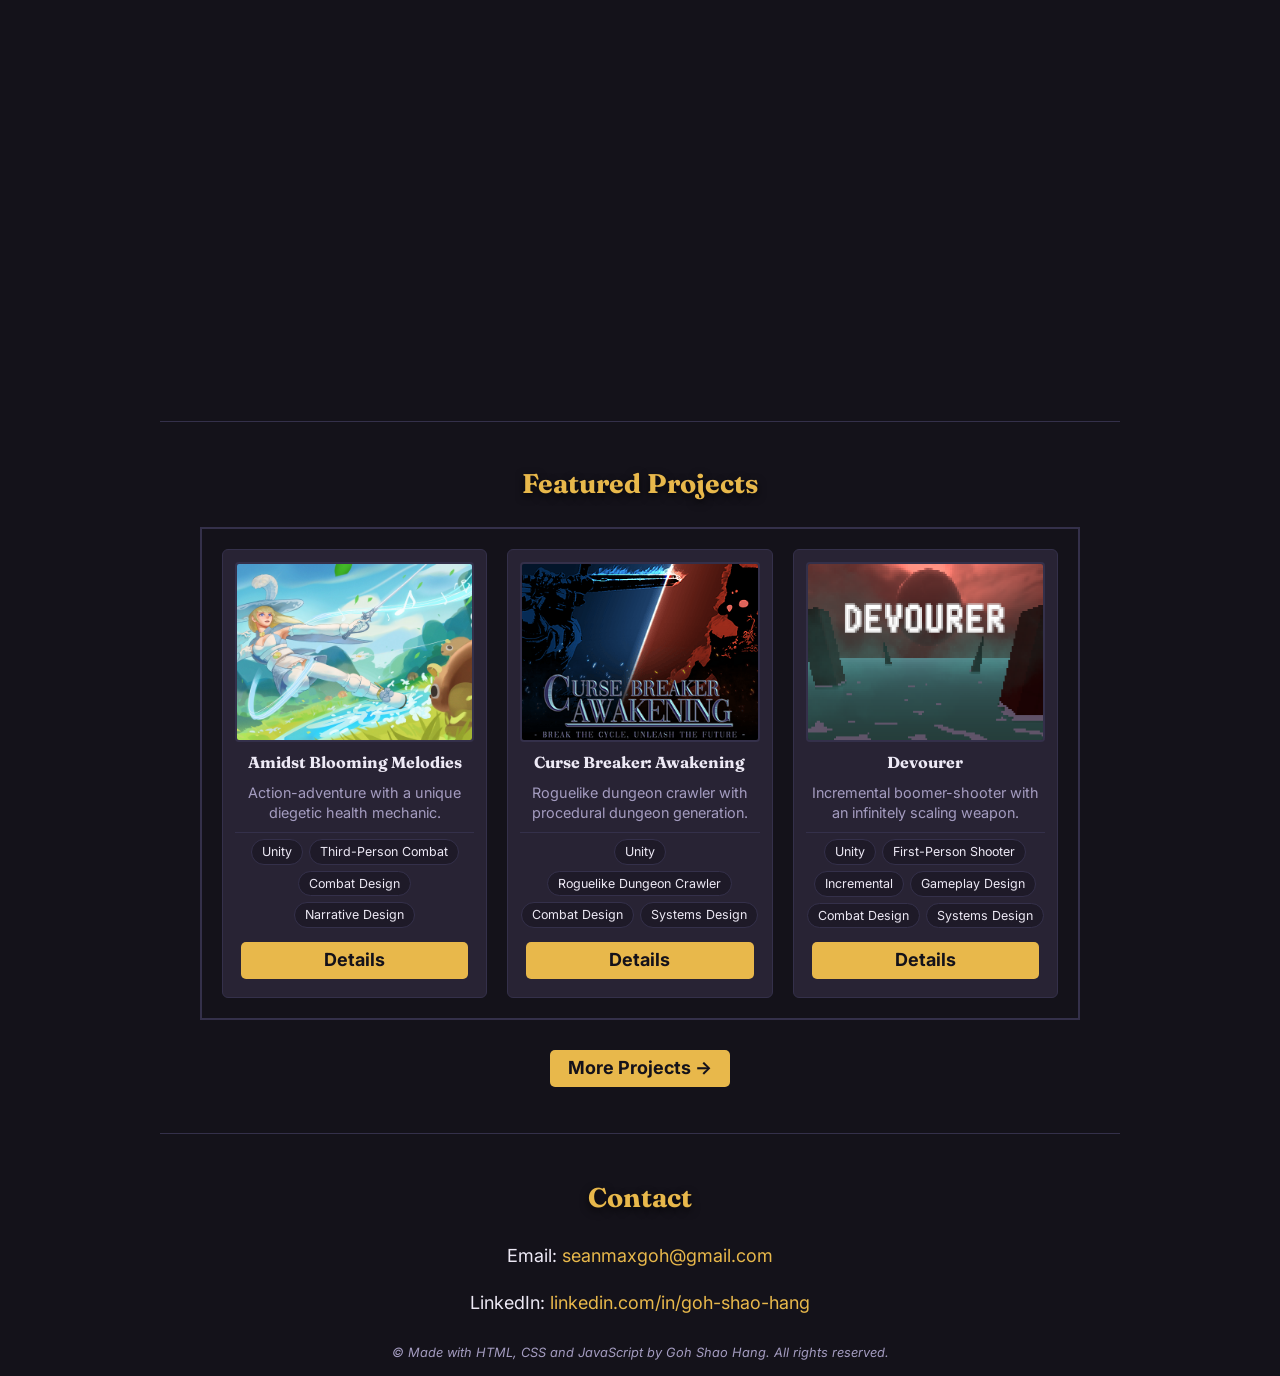
==== commit 6a08bf1b: "added analytics" ====
--- a/index.html
+++ b/index.html
@@ -247,5 +247,12 @@
 
     <script src="scripts/hamburger.js"></script>
     <script src="scripts/motion.js"></script>
+    <!-- Cloudflare Web Analytics -->
+    <script
+      type="module"
+      src="https://static.cloudflareinsights.com/beacon.min.js"
+      data-cf-beacon='{"token": "64c9b48ee6d34dce850025bd3eb6d81f"}'
+    ></script>
+    <!-- End Cloudflare Web Analytics -->
   </body>
 </html>
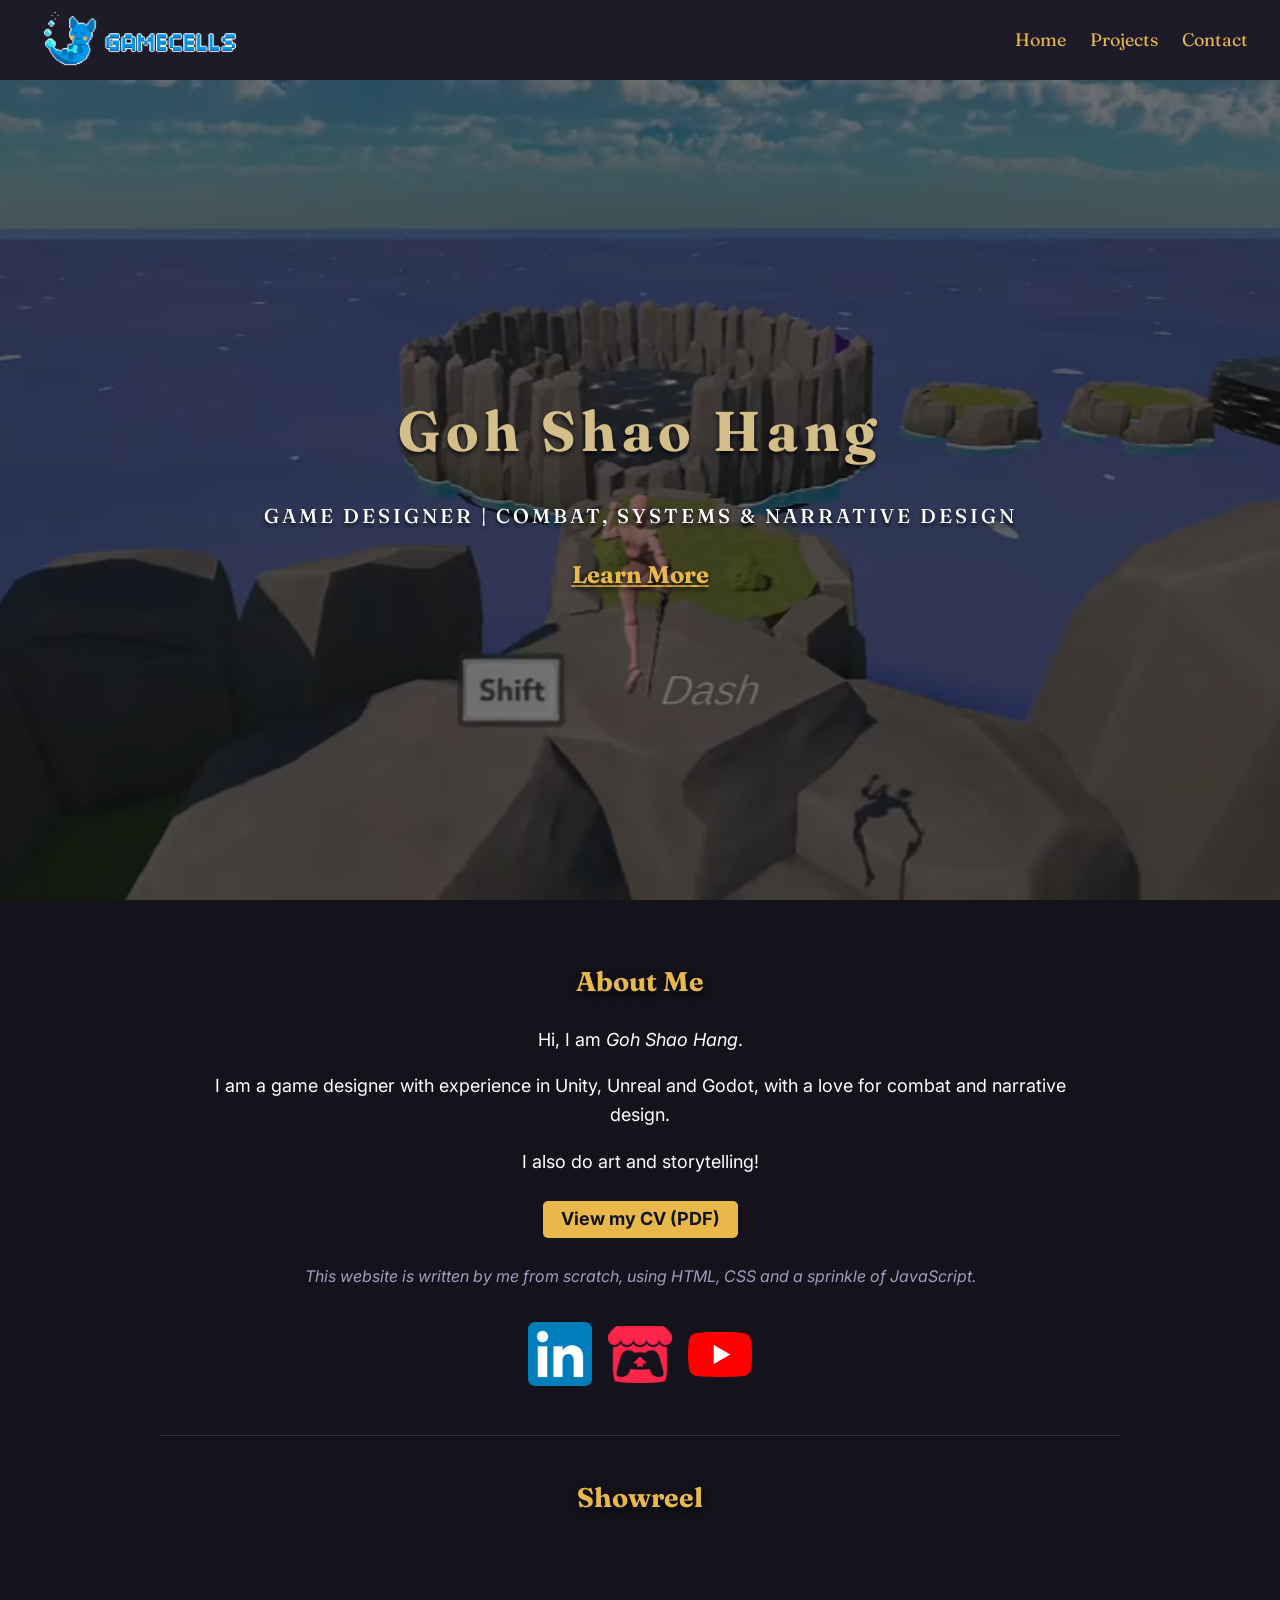
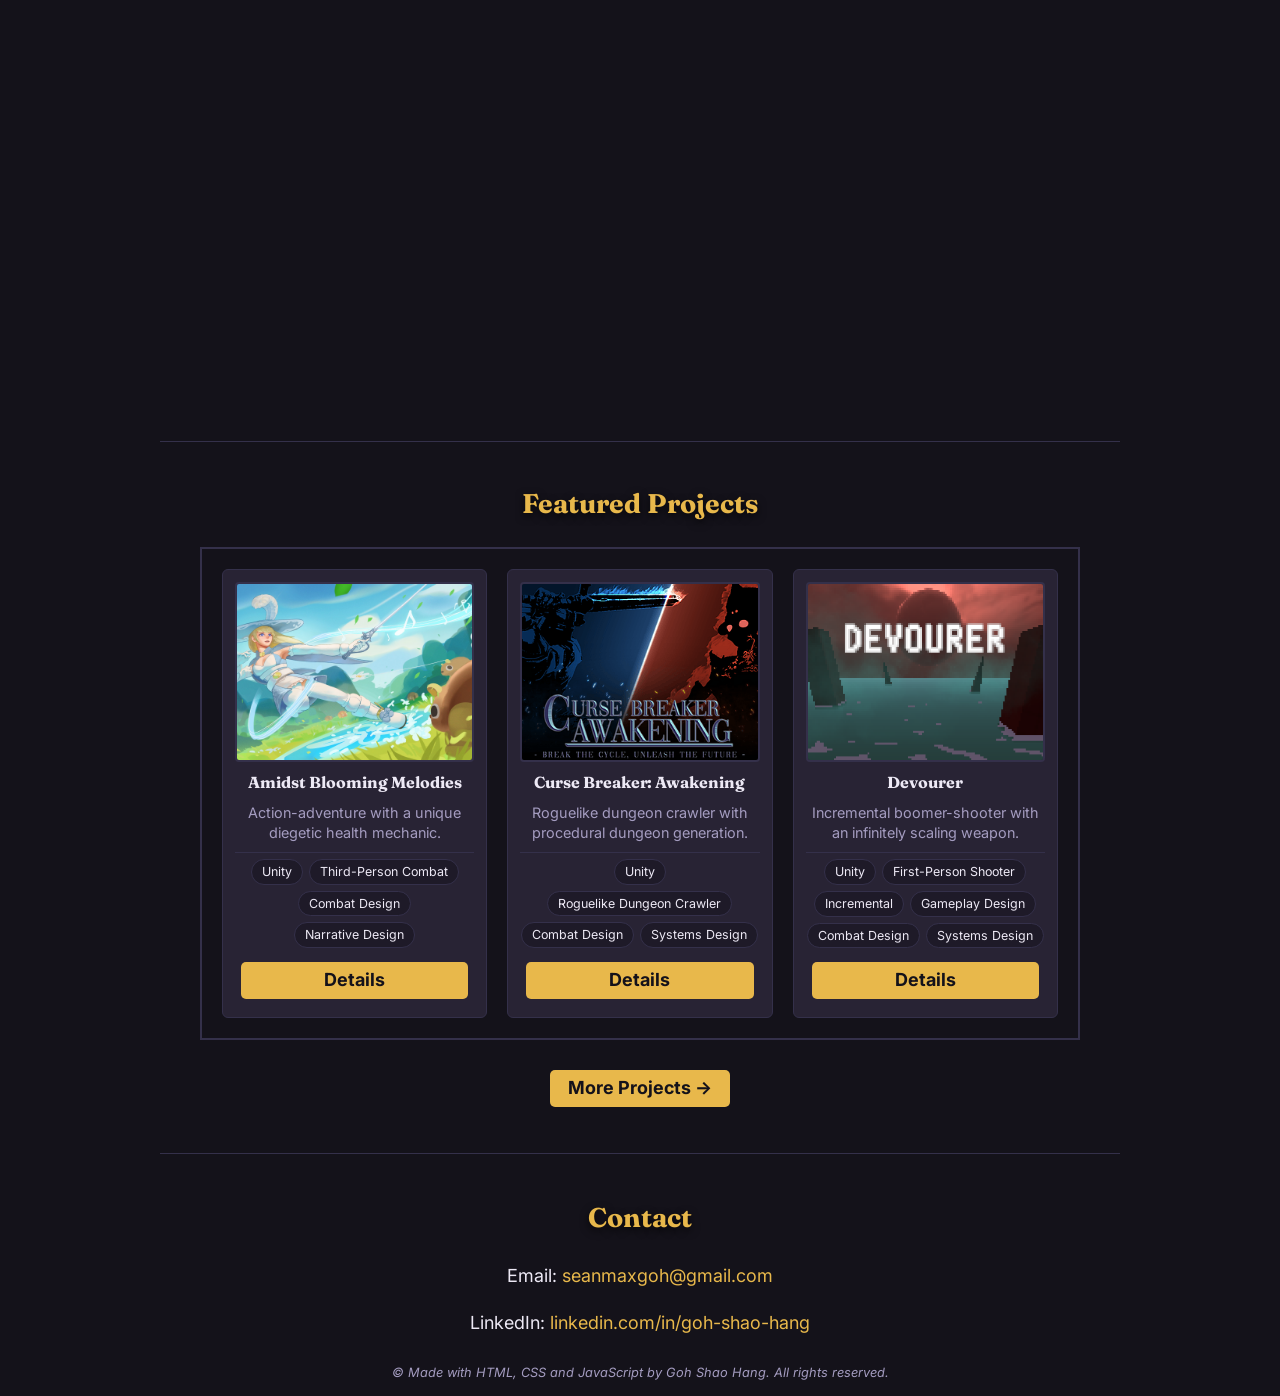
==== commit 6ab70e74: "button styling for cv download" ====
--- a/index.html
+++ b/index.html
@@ -75,7 +75,10 @@
             with a love for combat and narrative design.
           </p>
           <p class="about">I also do art and storytelling!</p>
-          <a href="documents/cv-goh-shao-hang.pdf" target="_blank"
+          <a
+            class="btn-link"
+            href="documents/cv-goh-shao-hang.pdf"
+            target="_blank"
             >View my CV (PDF)</a
           >
           <p class="about">
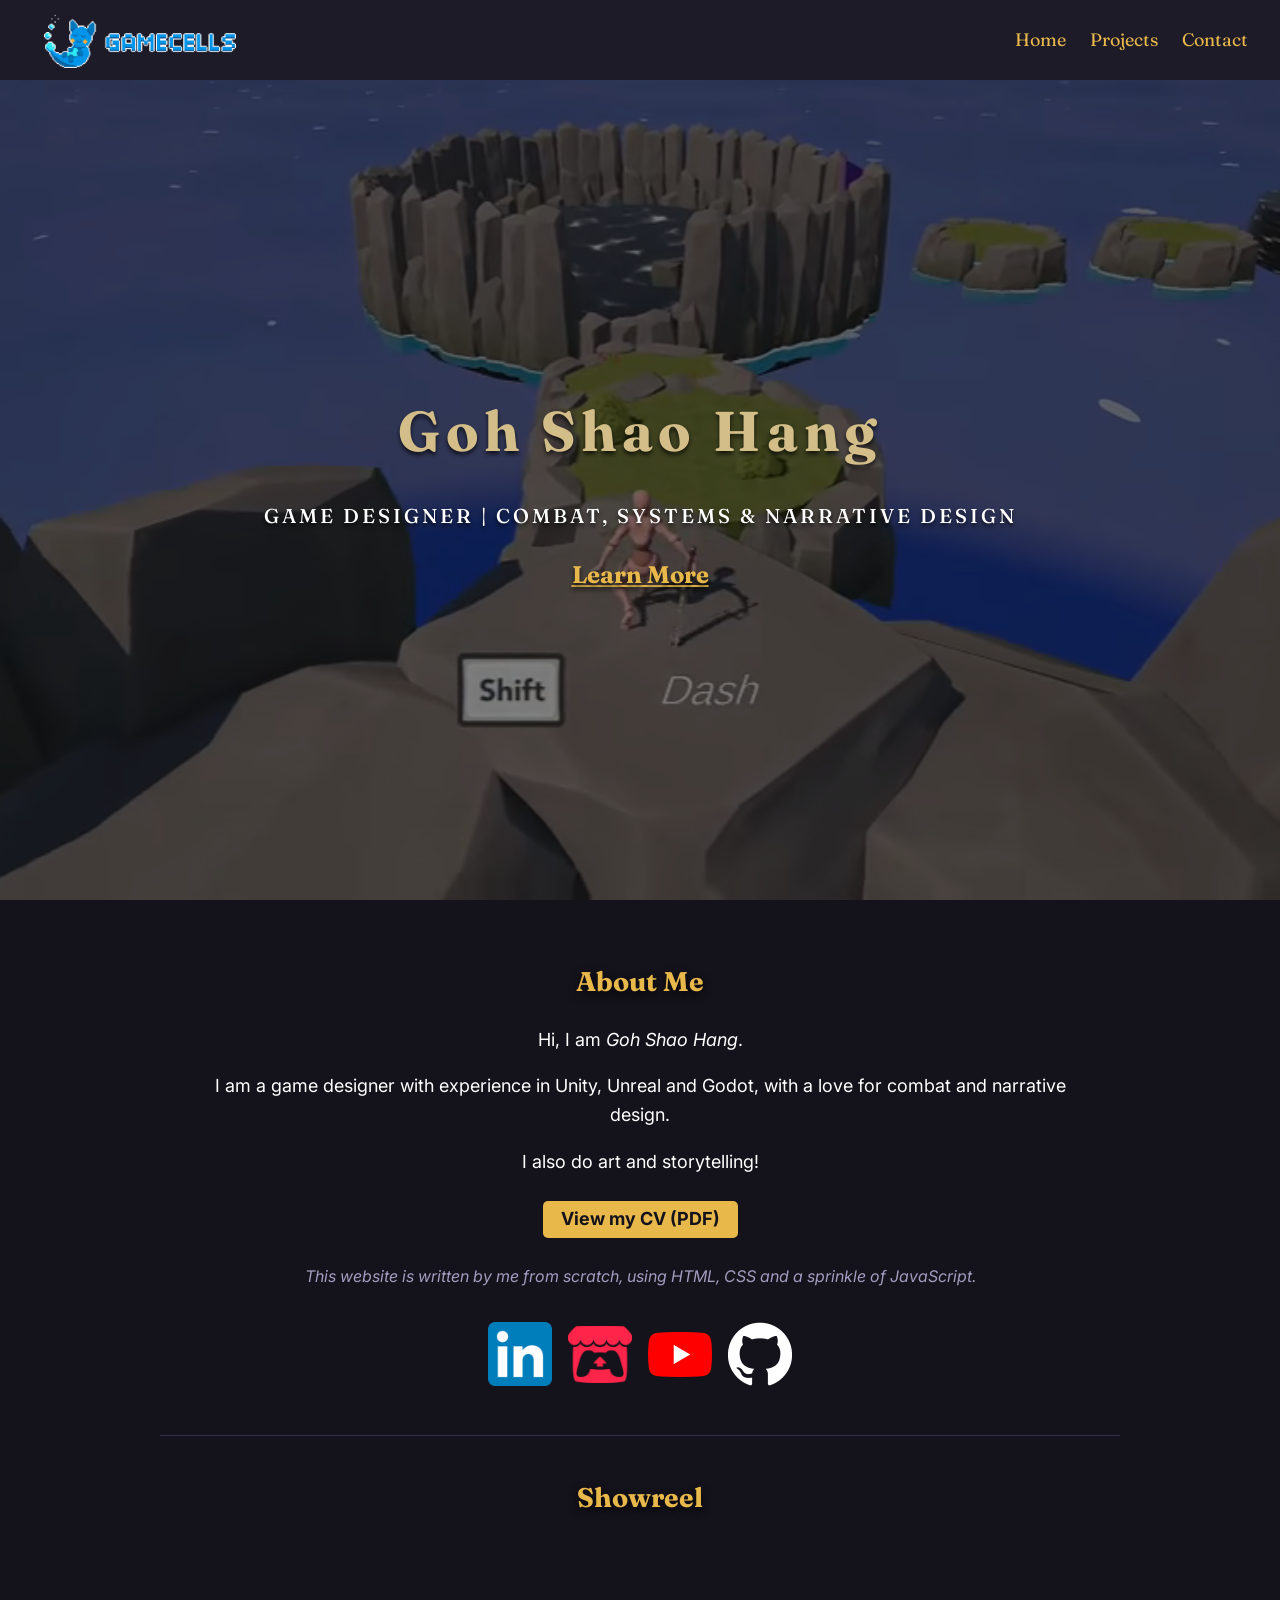
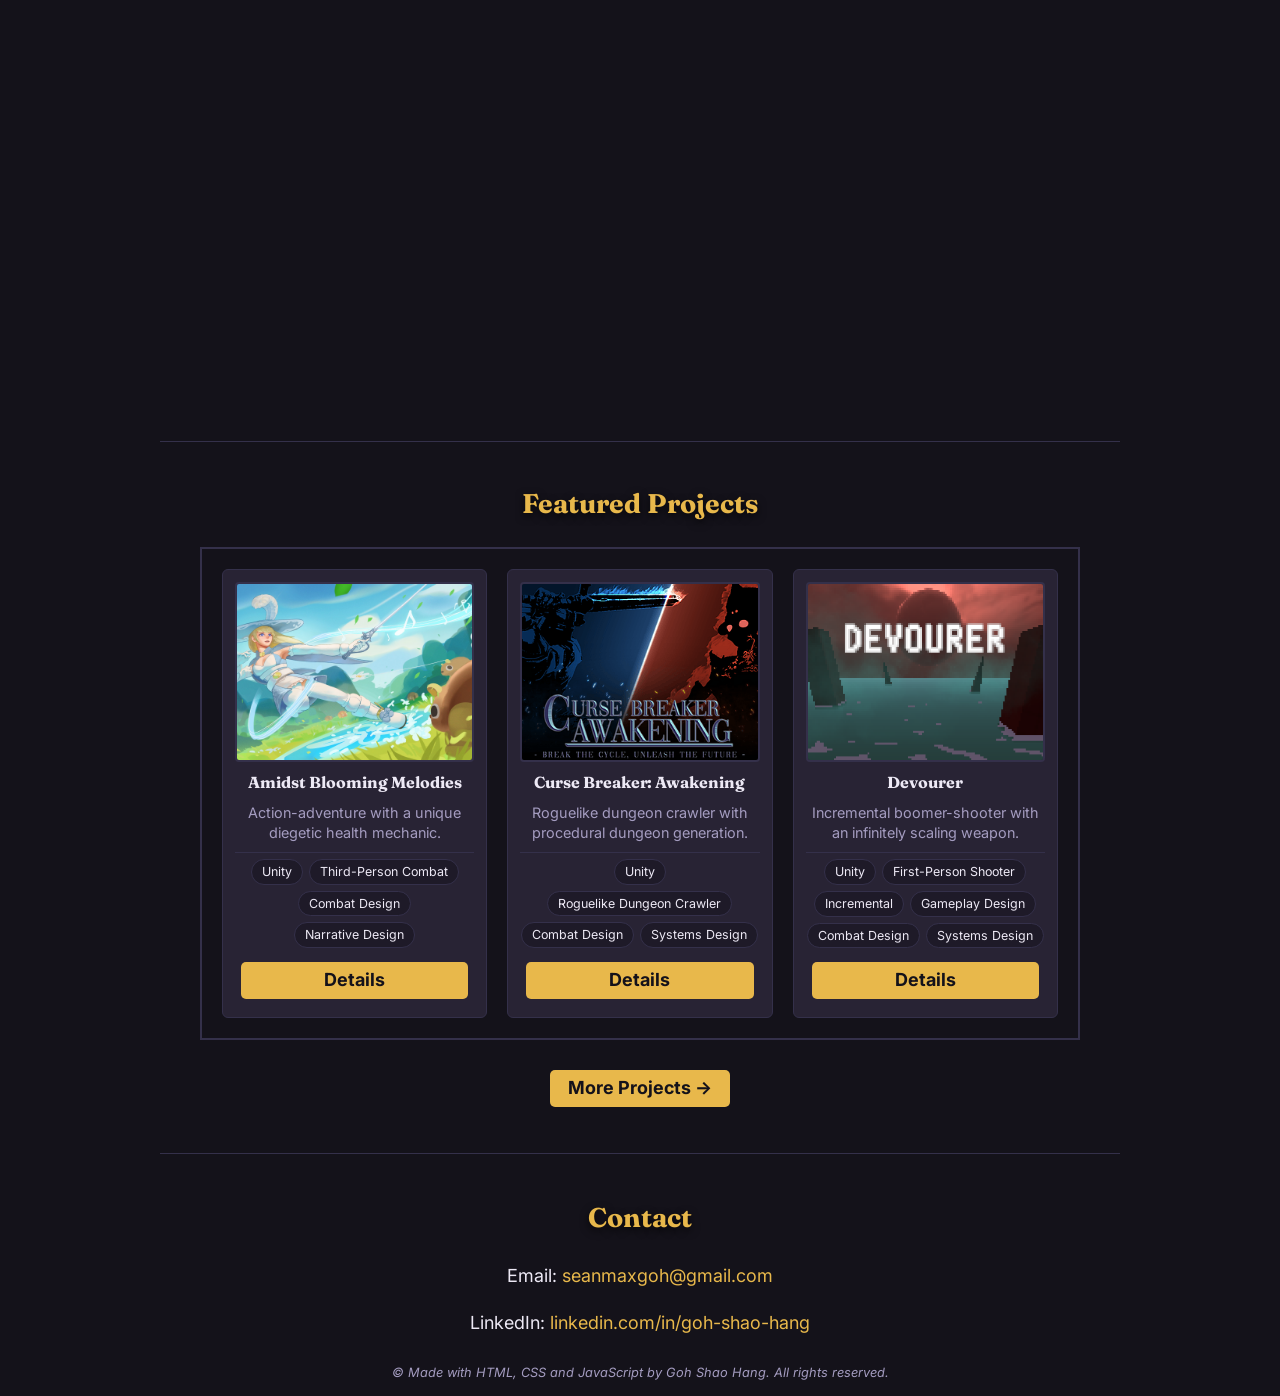
==== commit b97df7e6: "added github link" ====
--- a/index.html
+++ b/index.html
@@ -123,6 +123,18 @@
               class="link-icon"
               src="images/youtube-icon.png"
               alt="Link to YouTube Channel"
+              loading="lazy"
+            />
+          </a>
+          <a
+            href="https://github.com/goh-shao-hang"
+            target="_blank"
+            rel="noopener noreferrer"
+          >
+            <img
+              class="link-icon"
+              src="images/github-icon.png"
+              alt="Link to GitHub Profile"
               loading="lazy"
             />
           </a>
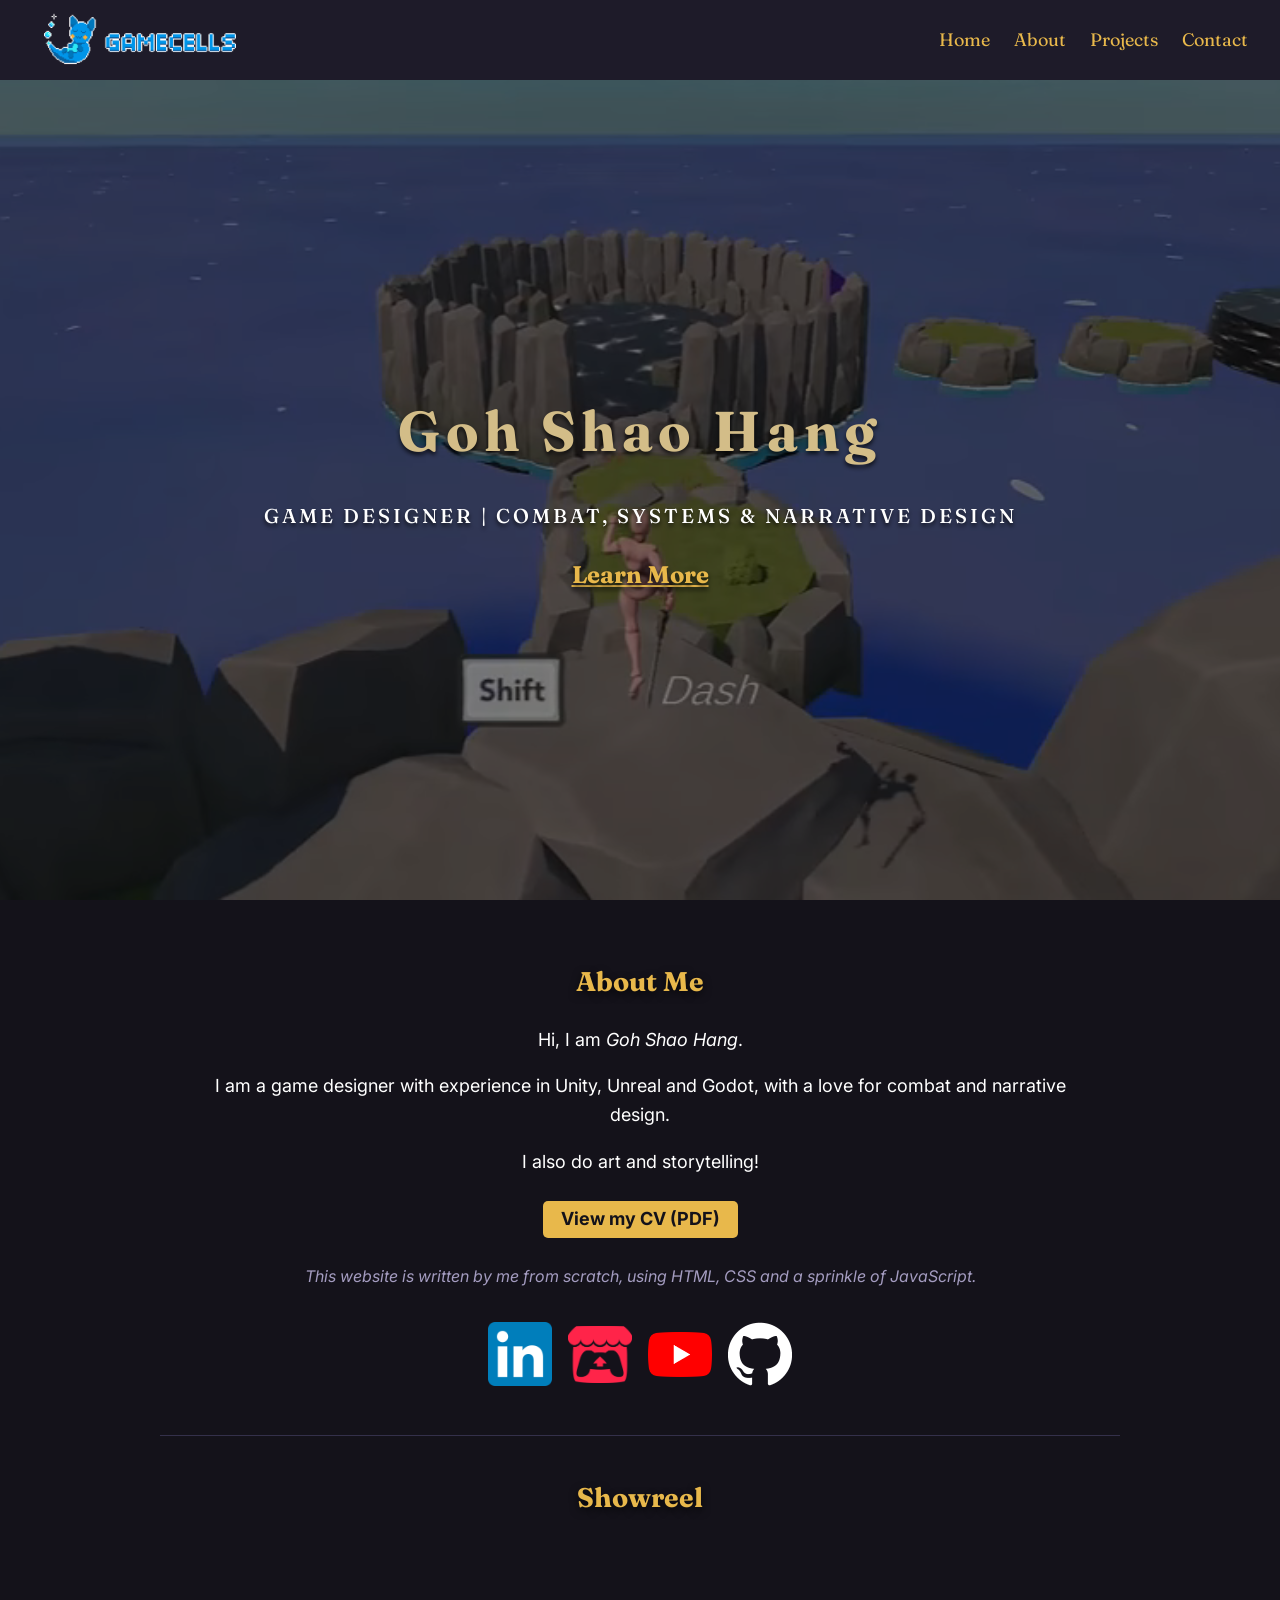
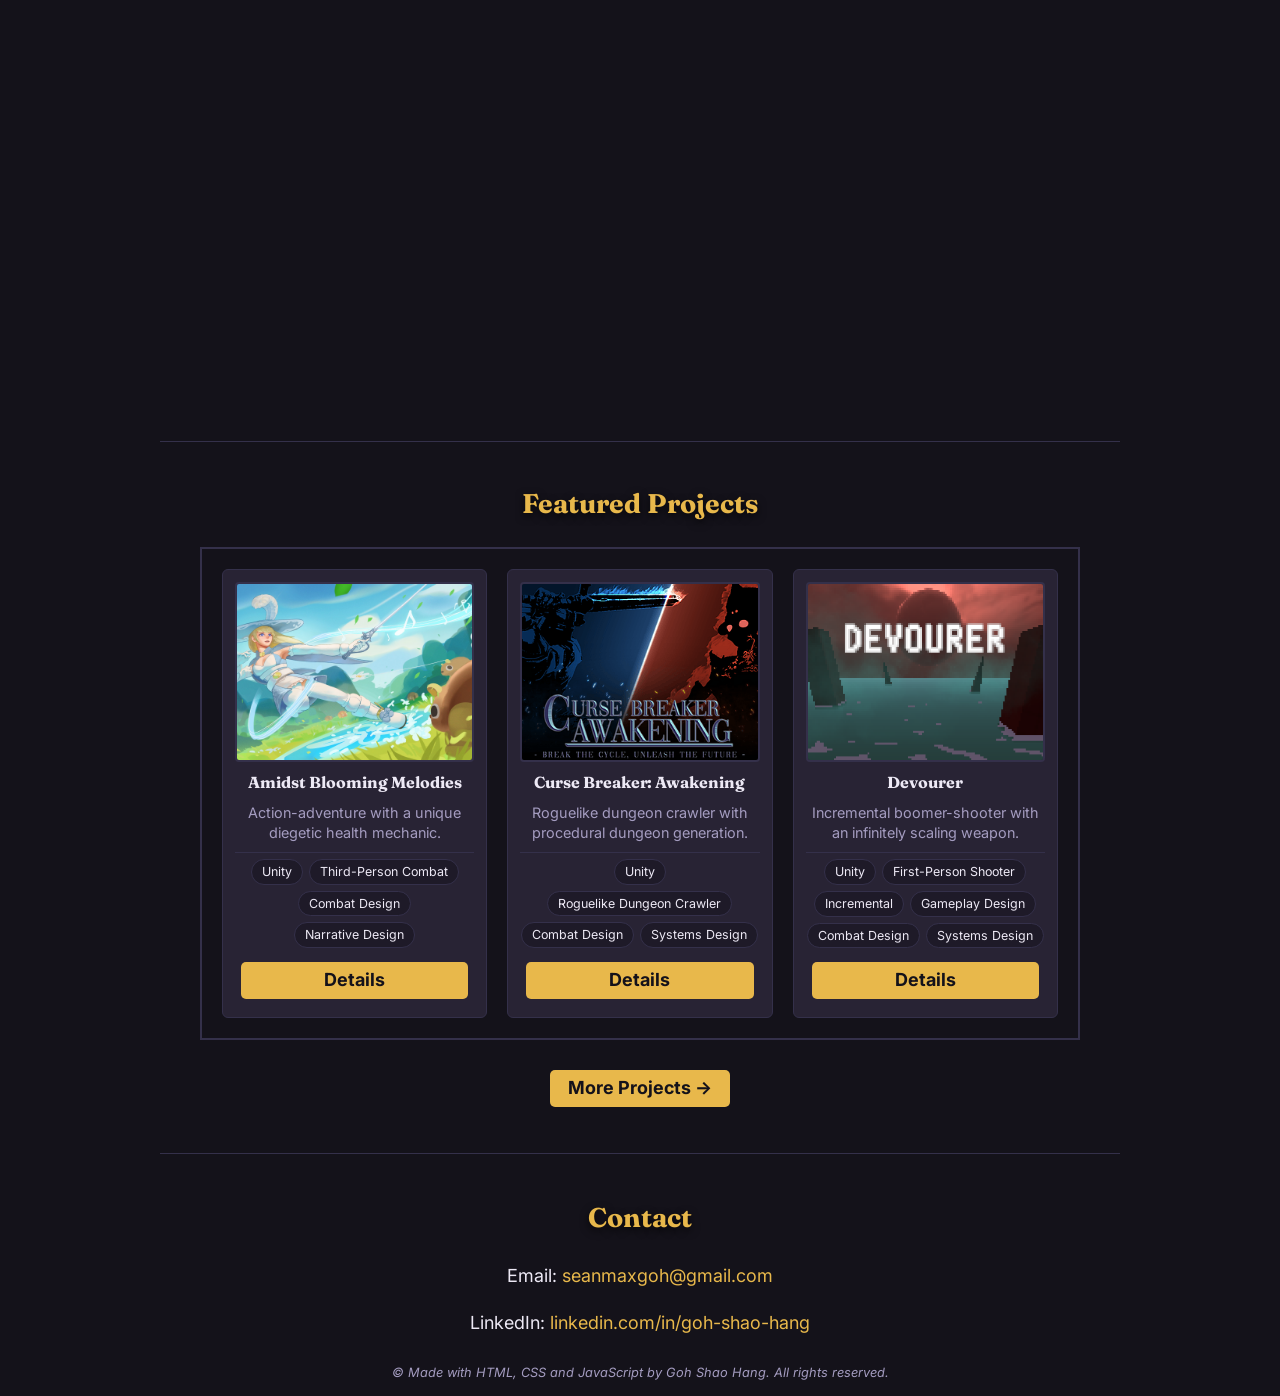
==== commit 134f6dd9: "about button in nav" ====
--- a/index.html
+++ b/index.html
@@ -38,6 +38,7 @@
 
       <nav>
         <a href="#">Home</a>
+        <a href="#about">About</a>
         <a href="#projects">Projects</a>
         <a href="#contact">Contact</a>
       </nav>
